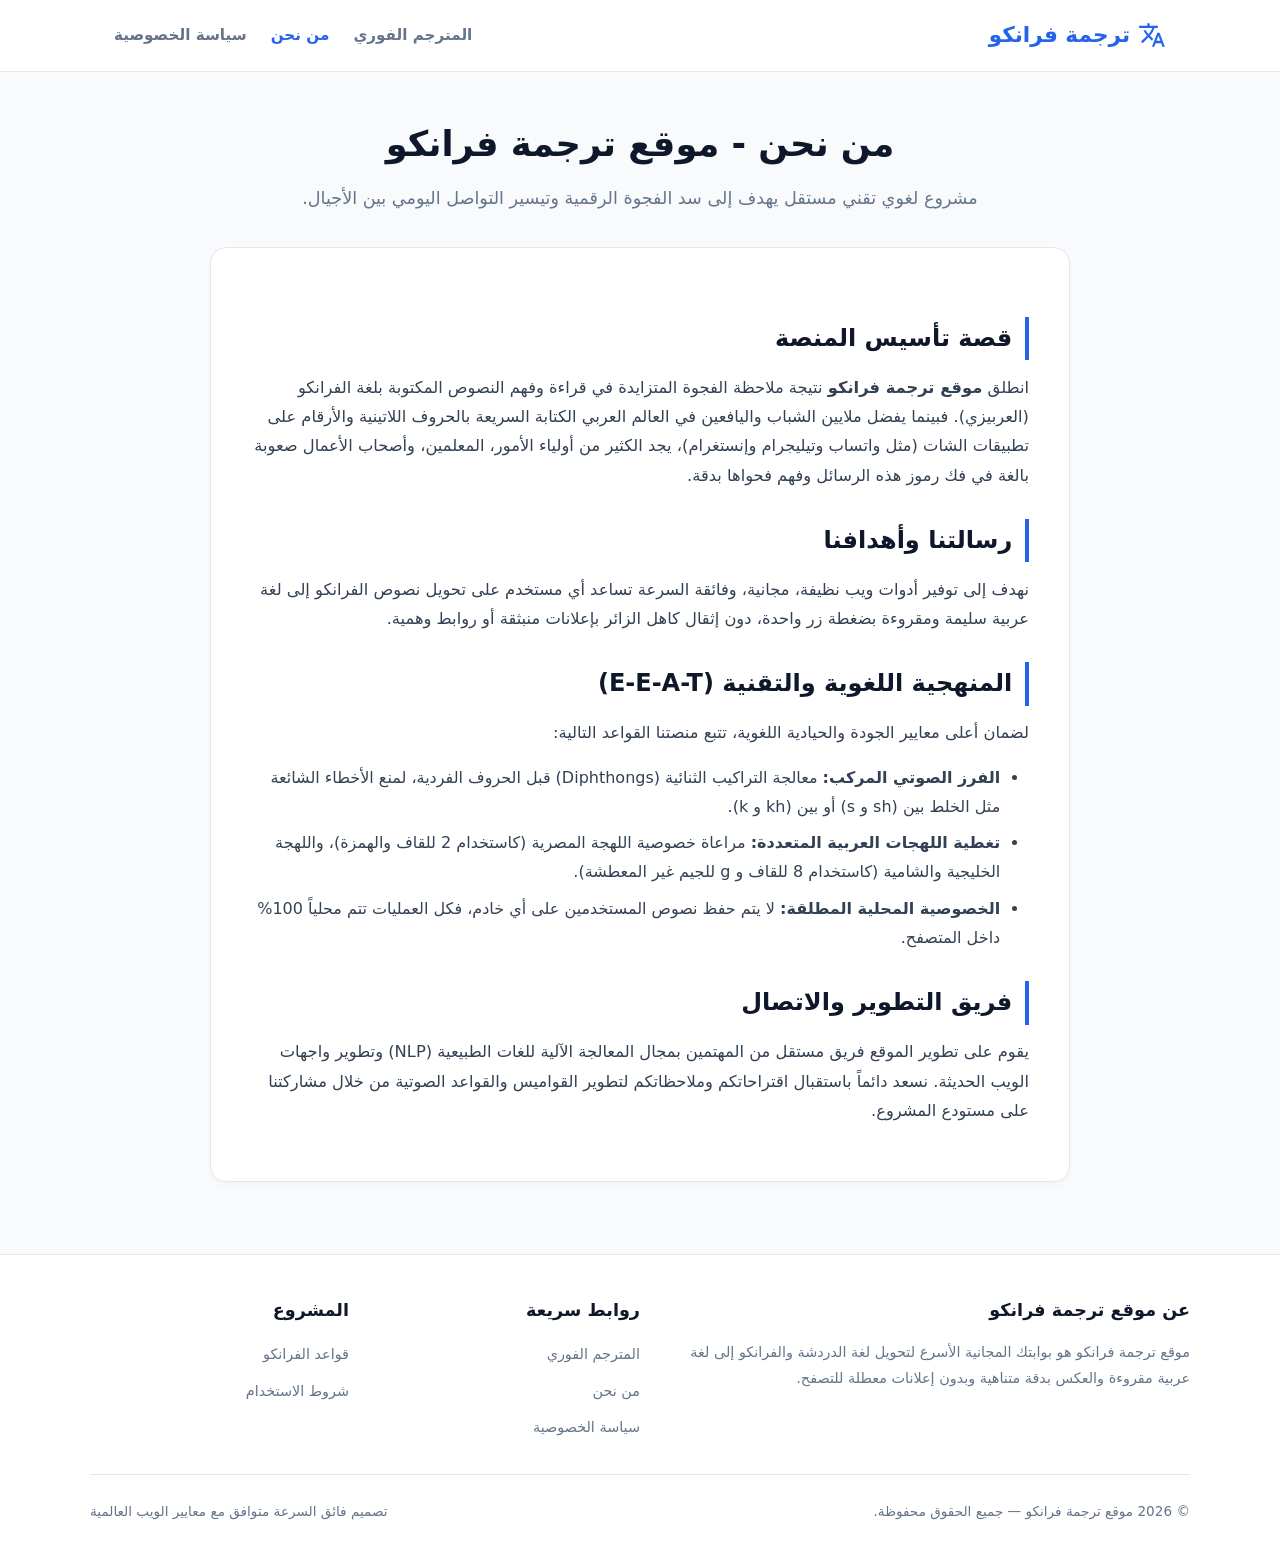
==== about.html @ 85a611d1 "Create about.html" ====
<!DOCTYPE html>
<html lang="ar" dir="rtl">
<head>
    <meta charset="UTF-8">
    <meta name="viewport" content="width=device-width, initial-scale=1.0">
    <title>من نحن | موقع ترجمة فرانكو - رؤيتنا ومنهجيتنا</title>
    <meta name="description" content="تعرف على فريق عمل موقع ترجمة فرانكو، رسالتنا في تسهيل التواصل الرقمي، وخوارزميات المعالجة اللغوية المتبعة لتحويل لغة الشات بدقة وأمان.">
    <link rel="canonical" href="https://yourusername.github.io/about.html">
    <style>
        :root {
            --primary: #2563eb;
            --bg-page: #f8fafc;
            --surface: #ffffff;
            --border: #e2e8f0;
            --text-title: #0f172a;
            --text-body: #334155;
            --text-muted: #64748b;
            --radius-lg: 16px;
            --radius-md: 10px;
        }
        * { box-sizing: border-box; margin: 0; padding: 0; font-family: system-ui, -apple-system, "Segoe UI", Roboto, "Cairo", sans-serif; }
        body { background: var(--bg-page); color: var(--text-body); line-height: 1.8; min-height: 100vh; display: flex; flex-direction: column; }
        header { background: var(--surface); border-bottom: 1px solid var(--border); position: sticky; top: 0; z-index: 100; }
        .nav-wrap { max-width: 1100px; margin: 0 auto; padding: 1rem 1.5rem; display: flex; justify-content: space-between; align-items: center; }
        .brand { font-size: 1.35rem; font-weight: 800; color: var(--primary); text-decoration: none; display: flex; align-items: center; gap: 0.5rem; }
        .brand svg { fill: var(--primary); width: 28px; height: 28px; }
        .nav-links { display: flex; gap: 1.5rem; list-style: none; }
        .nav-links a { text-decoration: none; color: var(--text-muted); font-weight: 600; font-size: 0.95rem; }
        .nav-links a:hover, .nav-links a.active { color: var(--primary); }

        main { max-width: 900px; width: 100%; margin: 2.5rem auto; padding: 0 1.25rem; flex: 1; }
        .hero { text-align: center; margin-bottom: 2rem; }
        .hero h1 { font-size: 2.2rem; color: var(--text-title); margin-bottom: 0.5rem; }
        .hero p { color: var(--text-muted); font-size: 1.1rem; }

        .content-box { background: var(--surface); border: 1px solid var(--border); border-radius: var(--radius-lg); padding: 2.5rem; margin-bottom: 2rem; box-shadow: 0 4px 6px -1px rgba(0,0,0,0.03); }
        .content-box h2 { font-size: 1.5rem; color: var(--text-title); margin: 1.8rem 0 0.8rem; border-right: 4px solid var(--primary); padding-right: 0.8rem; }
        .content-box p { margin-bottom: 1rem; font-size: 1.02rem; }
        .content-box ul { padding-right: 1.8rem; margin-bottom: 1.2rem; }
        .content-box li { margin-bottom: 0.5rem; }

        footer { background: var(--surface); border-top: 1px solid var(--border); padding: 2.5rem 1.5rem 1.5rem; margin-top: auto; }
        .footer-wrap { max-width: 1100px; margin: 0 auto; display: grid; grid-template-columns: 2fr 1fr 1fr; gap: 2rem; margin-bottom: 1.5rem; }
        @media (max-width: 768px) { .footer-wrap { grid-template-columns: 1fr; } }
        .footer-col h4 { font-size: 1.1rem; color: var(--text-title); margin-bottom: 0.8rem; }
        .footer-col p { color: var(--text-muted); font-size: 0.9rem; }
        .footer-col ul { list-style: none; }
        .footer-col li { margin-bottom: 0.5rem; }
        .footer-col a { text-decoration: none; color: var(--text-muted); font-size: 0.9rem; }
        .footer-col a:hover { color: var(--primary); }
        .footer-bottom { max-width: 1100px; margin: 0 auto; padding-top: 1.5rem; border-top: 1px solid var(--border); display: flex; justify-content: space-between; color: var(--text-muted); font-size: 0.85rem; flex-wrap: wrap; }
    </style>
</head>
<body>

    <header>
        <div class="nav-wrap">
            <a href="index.html" class="brand">
                <svg viewBox="0 0 24 24"><path d="M12.87 15.07l-2.54-2.51.03-.08c1.74-1.94 2.98-4.17 3.71-6.49H17V4h-7V2H8v2H1v1.99h11.17C11.5 7.92 10.44 9.75 9 11.35 8.07 10.32 7.3 9.19 6.69 8h-2c.73 1.63 1.73 3.17 2.98 4.56l-5.09 5.02L4 19l5-5 3.11 3.11.76-2.04zM18.5 10h-2L12 22h2l1.12-3h4.75L21 22h2l-4.5-12zm-2.62 7l1.62-4.33L19.12 17h-3.24z"/></svg>
                <span>ترجمة فرانكو</span>
            </a>
            <ul class="nav-links">
                <li><a href="index.html">المترجم الفوري</a></li>
                <li><a href="about.html" class="active">من نحن</a></li>
                <li><a href="privacy.html">سياسة الخصوصية</a></li>
            </ul>
        </div>
    </header>

    <main>
        <div class="hero">
            <h1>من نحن - موقع ترجمة فرانكو</h1>
            <p>مشروع لغوي تقني مستقل يهدف إلى سد الفجوة الرقمية وتيسير التواصل اليومي بين الأجيال.</p>
        </div>

        <article class="content-box">
            <h2>قصة تأسيس المنصة</h2>
            <p>
                انطلق <strong>موقع ترجمة فرانكو</strong> نتيجة ملاحظة الفجوة المتزايدة في قراءة وفهم النصوص المكتوبة بلغة الفرانكو (العربيزي). فبينما يفضل ملايين الشباب واليافعين في العالم العربي الكتابة السريعة بالحروف اللاتينية والأرقام على تطبيقات الشات (مثل واتساب وتيليجرام وإنستغرام)، يجد الكثير من أولياء الأمور، المعلمين، وأصحاب الأعمال صعوبة بالغة في فك رموز هذه الرسائل وفهم فحواها بدقة.
            </p>

            <h2>رسالتنا وأهدافنا</h2>
            <p>
                نهدف إلى توفير أدوات ويب نظيفة، مجانية، وفائقة السرعة تساعد أي مستخدم على تحويل نصوص الفرانكو إلى لغة عربية سليمة ومقروءة بضغطة زر واحدة، دون إثقال كاهل الزائر بإعلانات منبثقة أو روابط وهمية.
            </p>

            <h2>المنهجية اللغوية والتقنية (E-E-A-T)</h2>
            <p>
                لضمان أعلى معايير الجودة والحيادية اللغوية، تتبع منصتنا القواعد التالية:
            </p>
            <ul>
                <li><strong>الفرز الصوتي المركب:</strong> معالجة التراكيب الثنائية (Diphthongs) قبل الحروف الفردية، لمنع الأخطاء الشائعة مثل الخلط بين (sh و s) أو بين (kh و k).</li>
                <li><strong>تغطية اللهجات العربية المتعددة:</strong> مراعاة خصوصية اللهجة المصرية (كاستخدام 2 للقاف والهمزة)، واللهجة الخليجية والشامية (كاستخدام 8 للقاف و g للجيم غير المعطشة).</li>
                <li><strong>الخصوصية المحلية المطلقة:</strong> لا يتم حفظ نصوص المستخدمين على أي خادم، فكل العمليات تتم محلياً 100% داخل المتصفح.</li>
            </ul>

            <h2>فريق التطوير والاتصال</h2>
            <p>
                يقوم على تطوير الموقع فريق مستقل من المهتمين بمجال المعالجة الآلية للغات الطبيعية (NLP) وتطوير واجهات الويب الحديثة. نسعد دائماً باستقبال اقتراحاتكم وملاحظاتكم لتطوير القواميس والقواعد الصوتية من خلال مشاركتنا على مستودع المشروع.
            </p>
        </article>
    </main>

    <footer>
        <div class="footer-wrap">
            <div class="footer-col">
                <h4>عن موقع ترجمة فرانكو</h4>
                <p>موقع ترجمة فرانكو هو بوابتك المجانية الأسرع لتحويل لغة الدردشة والفرانكو إلى لغة عربية مقروءة والعكس بدقة متناهية وبدون إعلانات معطلة للتصفح.</p>
            </div>
            <div class="footer-col">
                <h4>روابط سريعة</h4>
                <ul>
                    <li><a href="index.html">المترجم الفوري</a></li>
                    <li><a href="about.html">من نحن</a></li>
                    <li><a href="privacy.html">سياسة الخصوصية</a></li>
                </ul>
            </div>
            <div class="footer-col">
                <h4>المشروع</h4>
                <ul>
                    <li><a href="index.html#rules">قواعد الفرانكو</a></li>
                    <li><a href="privacy.html">شروط الاستخدام</a></li>
                </ul>
            </div>
        </div>
        <div class="footer-bottom">
            <span>© 2026 موقع ترجمة فرانكو — جميع الحقوق محفوظة.</span>
            <span>تصميم فائق السرعة متوافق مع معايير الويب العالمية</span>
        </div>
    </footer>

</body>
</html>
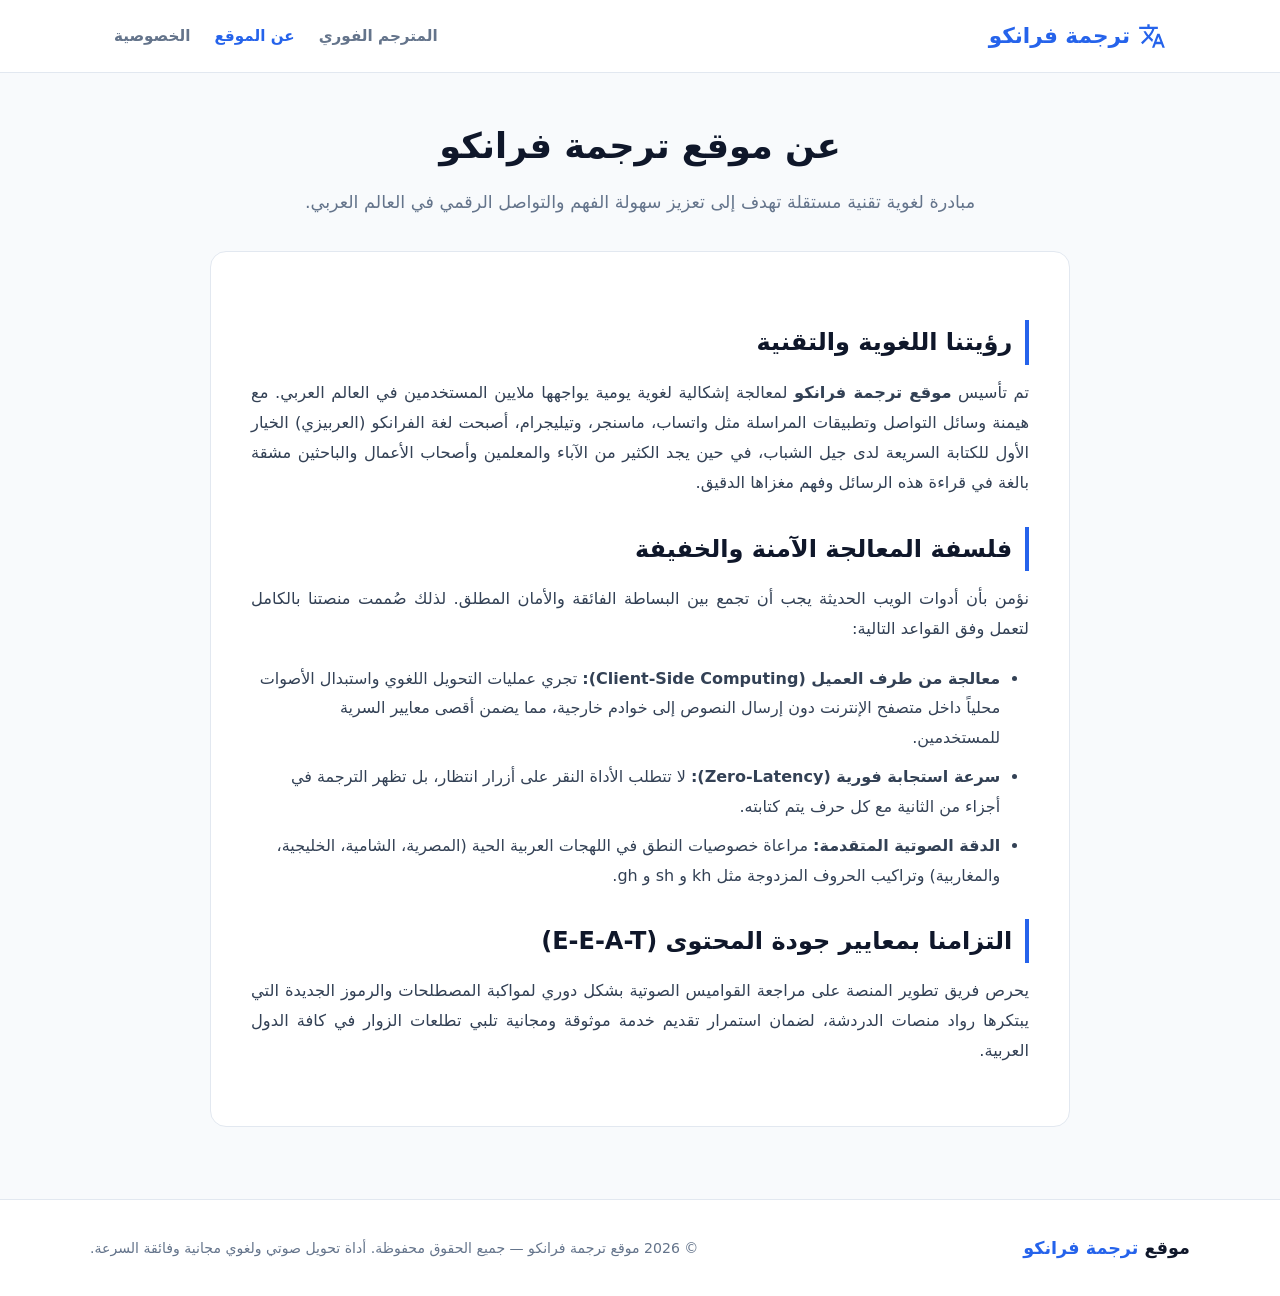
==== commit c3fd1735: "Update about.html" ====
--- a/about.html
+++ b/about.html
@@ -3,8 +3,8 @@
 <head>
     <meta charset="UTF-8">
     <meta name="viewport" content="width=device-width, initial-scale=1.0">
-    <title>من نحن | موقع ترجمة فرانكو - رؤيتنا ومنهجيتنا</title>
-    <meta name="description" content="تعرف على فريق عمل موقع ترجمة فرانكو، رسالتنا في تسهيل التواصل الرقمي، وخوارزميات المعالجة اللغوية المتبعة لتحويل لغة الشات بدقة وأمان.">
+    <title>عن الموقع | موقع ترجمة فرانكو</title>
+    <meta name="description" content="تعرف على رؤية ومشروع موقع ترجمة فرانكو، رسالتنا في تيسير قراءة الرسائل والنصوص الرقمية بين الأجيال عبر حلول برمجية فورية وآمنة.">
     <link rel="canonical" href="https://yourusername.github.io/about.html">
     <style>
         :root {
@@ -16,16 +16,15 @@
             --text-body: #334155;
             --text-muted: #64748b;
             --radius-lg: 16px;
-            --radius-md: 10px;
         }
         * { box-sizing: border-box; margin: 0; padding: 0; font-family: system-ui, -apple-system, "Segoe UI", Roboto, "Cairo", sans-serif; }
-        body { background: var(--bg-page); color: var(--text-body); line-height: 1.8; min-height: 100vh; display: flex; flex-direction: column; }
-        header { background: var(--surface); border-bottom: 1px solid var(--border); position: sticky; top: 0; z-index: 100; }
+        body { background: var(--bg-page); color: var(--text-body); line-height: 1.85; min-height: 100vh; display: flex; flex-direction: column; }
+        header { background: var(--surface); border-bottom: 1px solid var(--border); position: sticky; top: 0; z-index: 100; backdrop-filter: blur(8px); }
         .nav-wrap { max-width: 1100px; margin: 0 auto; padding: 1rem 1.5rem; display: flex; justify-content: space-between; align-items: center; }
         .brand { font-size: 1.35rem; font-weight: 800; color: var(--primary); text-decoration: none; display: flex; align-items: center; gap: 0.5rem; }
         .brand svg { fill: var(--primary); width: 28px; height: 28px; }
         .nav-links { display: flex; gap: 1.5rem; list-style: none; }
-        .nav-links a { text-decoration: none; color: var(--text-muted); font-weight: 600; font-size: 0.95rem; }
+        .nav-links a { text-decoration: none; color: var(--text-muted); font-weight: 600; font-size: 0.95rem; transition: color 0.2s; }
         .nav-links a:hover, .nav-links a.active { color: var(--primary); }
 
         main { max-width: 900px; width: 100%; margin: 2.5rem auto; padding: 0 1.25rem; flex: 1; }
@@ -33,22 +32,17 @@
         .hero h1 { font-size: 2.2rem; color: var(--text-title); margin-bottom: 0.5rem; }
         .hero p { color: var(--text-muted); font-size: 1.1rem; }
 
-        .content-box { background: var(--surface); border: 1px solid var(--border); border-radius: var(--radius-lg); padding: 2.5rem; margin-bottom: 2rem; box-shadow: 0 4px 6px -1px rgba(0,0,0,0.03); }
+        .content-box { background: var(--surface); border: 1px solid var(--border); border-radius: var(--radius-lg); padding: 2.5rem; margin-bottom: 2rem; }
         .content-box h2 { font-size: 1.5rem; color: var(--text-title); margin: 1.8rem 0 0.8rem; border-right: 4px solid var(--primary); padding-right: 0.8rem; }
-        .content-box p { margin-bottom: 1rem; font-size: 1.02rem; }
-        .content-box ul { padding-right: 1.8rem; margin-bottom: 1.2rem; }
-        .content-box li { margin-bottom: 0.5rem; }
+        .content-box p { margin-bottom: 1.2rem; font-size: 1.02rem; text-align: justify; }
+        .content-box ul { padding-right: 1.8rem; margin-bottom: 1.4rem; }
+        .content-box li { margin-bottom: 0.6rem; }
 
-        footer { background: var(--surface); border-top: 1px solid var(--border); padding: 2.5rem 1.5rem 1.5rem; margin-top: auto; }
-        .footer-wrap { max-width: 1100px; margin: 0 auto; display: grid; grid-template-columns: 2fr 1fr 1fr; gap: 2rem; margin-bottom: 1.5rem; }
-        @media (max-width: 768px) { .footer-wrap { grid-template-columns: 1fr; } }
-        .footer-col h4 { font-size: 1.1rem; color: var(--text-title); margin-bottom: 0.8rem; }
-        .footer-col p { color: var(--text-muted); font-size: 0.9rem; }
-        .footer-col ul { list-style: none; }
-        .footer-col li { margin-bottom: 0.5rem; }
-        .footer-col a { text-decoration: none; color: var(--text-muted); font-size: 0.9rem; }
-        .footer-col a:hover { color: var(--primary); }
-        .footer-bottom { max-width: 1100px; margin: 0 auto; padding-top: 1.5rem; border-top: 1px solid var(--border); display: flex; justify-content: space-between; color: var(--text-muted); font-size: 0.85rem; flex-wrap: wrap; }
+        footer { background: var(--surface); border-top: 1px solid var(--border); padding: 2rem 1.5rem; margin-top: auto; }
+        .footer-inner { max-width: 1100px; margin: 0 auto; display: flex; justify-content: space-between; align-items: center; flex-wrap: wrap; gap: 1rem; }
+        .footer-brand { font-size: 1.1rem; font-weight: 700; color: var(--text-title); }
+        .footer-brand span { color: var(--primary); }
+        .footer-copy { color: var(--text-muted); font-size: 0.88rem; }
     </style>
 </head>
 <body>
@@ -61,71 +55,46 @@
             </a>
             <ul class="nav-links">
                 <li><a href="index.html">المترجم الفوري</a></li>
-                <li><a href="about.html" class="active">من نحن</a></li>
-                <li><a href="privacy.html">سياسة الخصوصية</a></li>
+                <li><a href="about.html" class="active">عن الموقع</a></li>
+                <li><a href="privacy.html">الخصوصية</a></li>
             </ul>
         </div>
     </header>
 
     <main>
         <div class="hero">
-            <h1>من نحن - موقع ترجمة فرانكو</h1>
-            <p>مشروع لغوي تقني مستقل يهدف إلى سد الفجوة الرقمية وتيسير التواصل اليومي بين الأجيال.</p>
+            <h1>عن موقع ترجمة فرانكو</h1>
+            <p>مبادرة لغوية تقنية مستقلة تهدف إلى تعزيز سهولة الفهم والتواصل الرقمي في العالم العربي.</p>
         </div>
 
         <article class="content-box">
-            <h2>قصة تأسيس المنصة</h2>
+            <h2>رؤيتنا اللغوية والتقنية</h2>
             <p>
-                انطلق <strong>موقع ترجمة فرانكو</strong> نتيجة ملاحظة الفجوة المتزايدة في قراءة وفهم النصوص المكتوبة بلغة الفرانكو (العربيزي). فبينما يفضل ملايين الشباب واليافعين في العالم العربي الكتابة السريعة بالحروف اللاتينية والأرقام على تطبيقات الشات (مثل واتساب وتيليجرام وإنستغرام)، يجد الكثير من أولياء الأمور، المعلمين، وأصحاب الأعمال صعوبة بالغة في فك رموز هذه الرسائل وفهم فحواها بدقة.
+                تم تأسيس <strong>موقع ترجمة فرانكو</strong> لمعالجة إشكالية لغوية يومية يواجهها ملايين المستخدمين في العالم العربي. مع هيمنة وسائل التواصل وتطبيقات المراسلة مثل واتساب، ماسنجر، وتيليجرام، أصبحت لغة الفرانكو (العربيزي) الخيار الأول للكتابة السريعة لدى جيل الشباب، في حين يجد الكثير من الآباء والمعلمين وأصحاب الأعمال والباحثين مشقة بالغة في قراءة هذه الرسائل وفهم مغزاها الدقيق.
             </p>
 
-            <h2>رسالتنا وأهدافنا</h2>
+            <h2>فلسفة المعالجة الآمنة والخفيفة</h2>
             <p>
-                نهدف إلى توفير أدوات ويب نظيفة، مجانية، وفائقة السرعة تساعد أي مستخدم على تحويل نصوص الفرانكو إلى لغة عربية سليمة ومقروءة بضغطة زر واحدة، دون إثقال كاهل الزائر بإعلانات منبثقة أو روابط وهمية.
-            </p>
-
-            <h2>المنهجية اللغوية والتقنية (E-E-A-T)</h2>
-            <p>
-                لضمان أعلى معايير الجودة والحيادية اللغوية، تتبع منصتنا القواعد التالية:
+                نؤمن بأن أدوات الويب الحديثة يجب أن تجمع بين البساطة الفائقة والأمان المطلق. لذلك صُممت منصتنا بالكامل لتعمل وفق القواعد التالية:
             </p>
             <ul>
-                <li><strong>الفرز الصوتي المركب:</strong> معالجة التراكيب الثنائية (Diphthongs) قبل الحروف الفردية، لمنع الأخطاء الشائعة مثل الخلط بين (sh و s) أو بين (kh و k).</li>
-                <li><strong>تغطية اللهجات العربية المتعددة:</strong> مراعاة خصوصية اللهجة المصرية (كاستخدام 2 للقاف والهمزة)، واللهجة الخليجية والشامية (كاستخدام 8 للقاف و g للجيم غير المعطشة).</li>
-                <li><strong>الخصوصية المحلية المطلقة:</strong> لا يتم حفظ نصوص المستخدمين على أي خادم، فكل العمليات تتم محلياً 100% داخل المتصفح.</li>
+                <li><strong>معالجة من طرف العميل (Client-Side Computing):</strong> تجري عمليات التحويل اللغوي واستبدال الأصوات محلياً داخل متصفح الإنترنت دون إرسال النصوص إلى خوادم خارجية، مما يضمن أقصى معايير السرية للمستخدمين.</li>
+                <li><strong>سرعة استجابة فورية (Zero-Latency):</strong> لا تتطلب الأداة النقر على أزرار انتظار، بل تظهر الترجمة في أجزاء من الثانية مع كل حرف يتم كتابته.</li>
+                <li><strong>الدقة الصوتية المتقدمة:</strong> مراعاة خصوصيات النطق في اللهجات العربية الحية (المصرية، الشامية، الخليجية، والمغاربية) وتراكيب الحروف المزدوجة مثل kh و sh و gh.</li>
             </ul>
 
-            <h2>فريق التطوير والاتصال</h2>
+            <h2>التزامنا بمعايير جودة المحتوى (E-E-A-T)</h2>
             <p>
-                يقوم على تطوير الموقع فريق مستقل من المهتمين بمجال المعالجة الآلية للغات الطبيعية (NLP) وتطوير واجهات الويب الحديثة. نسعد دائماً باستقبال اقتراحاتكم وملاحظاتكم لتطوير القواميس والقواعد الصوتية من خلال مشاركتنا على مستودع المشروع.
+                يحرص فريق تطوير المنصة على مراجعة القواميس الصوتية بشكل دوري لمواكبة المصطلحات والرموز الجديدة التي يبتكرها رواد منصات الدردشة، لضمان استمرار تقديم خدمة موثوقة ومجانية تلبي تطلعات الزوار في كافة الدول العربية.
             </p>
         </article>
     </main>
 
+    <!-- الفوتر النظيف والمطور بدون قوائم روابط -->
     <footer>
-        <div class="footer-wrap">
-            <div class="footer-col">
-                <h4>عن موقع ترجمة فرانكو</h4>
-                <p>موقع ترجمة فرانكو هو بوابتك المجانية الأسرع لتحويل لغة الدردشة والفرانكو إلى لغة عربية مقروءة والعكس بدقة متناهية وبدون إعلانات معطلة للتصفح.</p>
-            </div>
-            <div class="footer-col">
-                <h4>روابط سريعة</h4>
-                <ul>
-                    <li><a href="index.html">المترجم الفوري</a></li>
-                    <li><a href="about.html">من نحن</a></li>
-                    <li><a href="privacy.html">سياسة الخصوصية</a></li>
-                </ul>
-            </div>
-            <div class="footer-col">
-                <h4>المشروع</h4>
-                <ul>
-                    <li><a href="index.html#rules">قواعد الفرانكو</a></li>
-                    <li><a href="privacy.html">شروط الاستخدام</a></li>
-                </ul>
-            </div>
-        </div>
-        <div class="footer-bottom">
-            <span>© 2026 موقع ترجمة فرانكو — جميع الحقوق محفوظة.</span>
-            <span>تصميم فائق السرعة متوافق مع معايير الويب العالمية</span>
+        <div class="footer-inner">
+            <div class="footer-brand">موقع <span>ترجمة فرانكو</span></div>
+            <div class="footer-copy">© 2026 موقع ترجمة فرانكو — جميع الحقوق محفوظة. أداة تحويل صوتي ولغوي مجانية وفائقة السرعة.</div>
         </div>
     </footer>
 
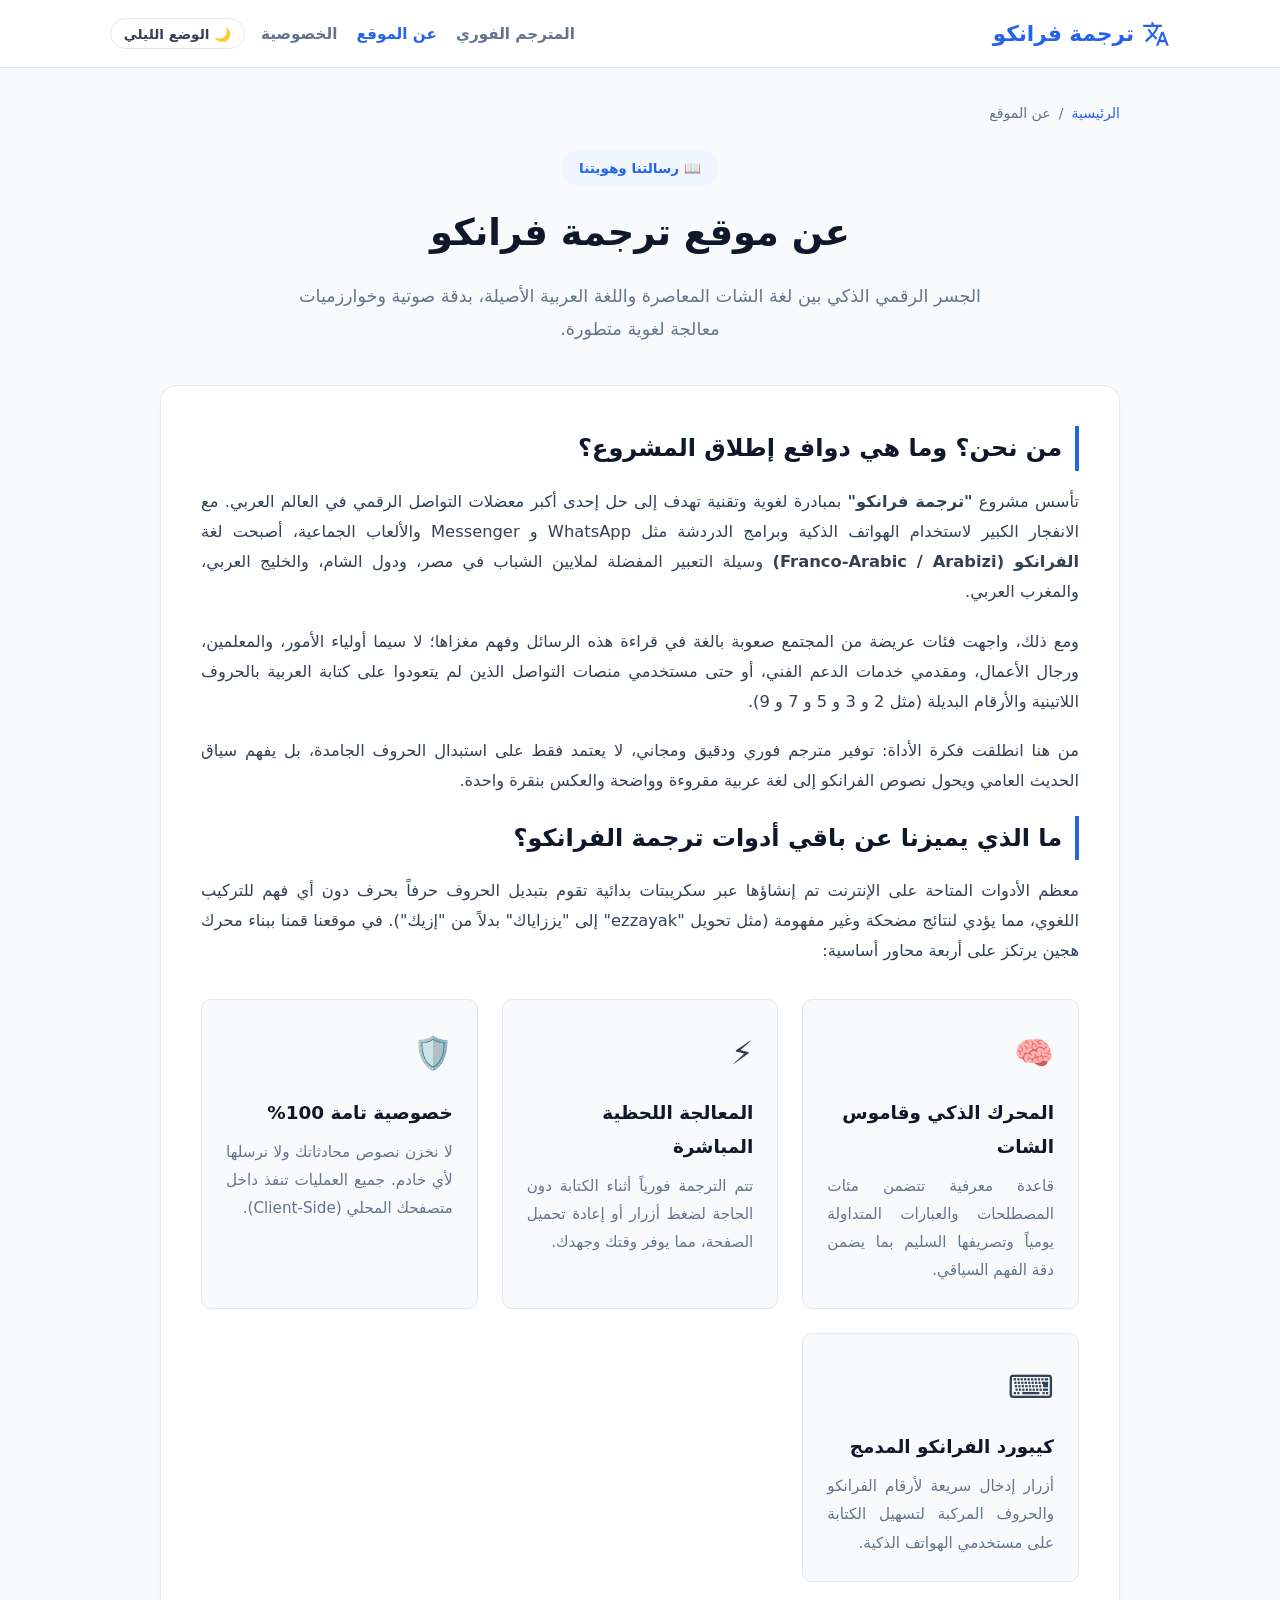
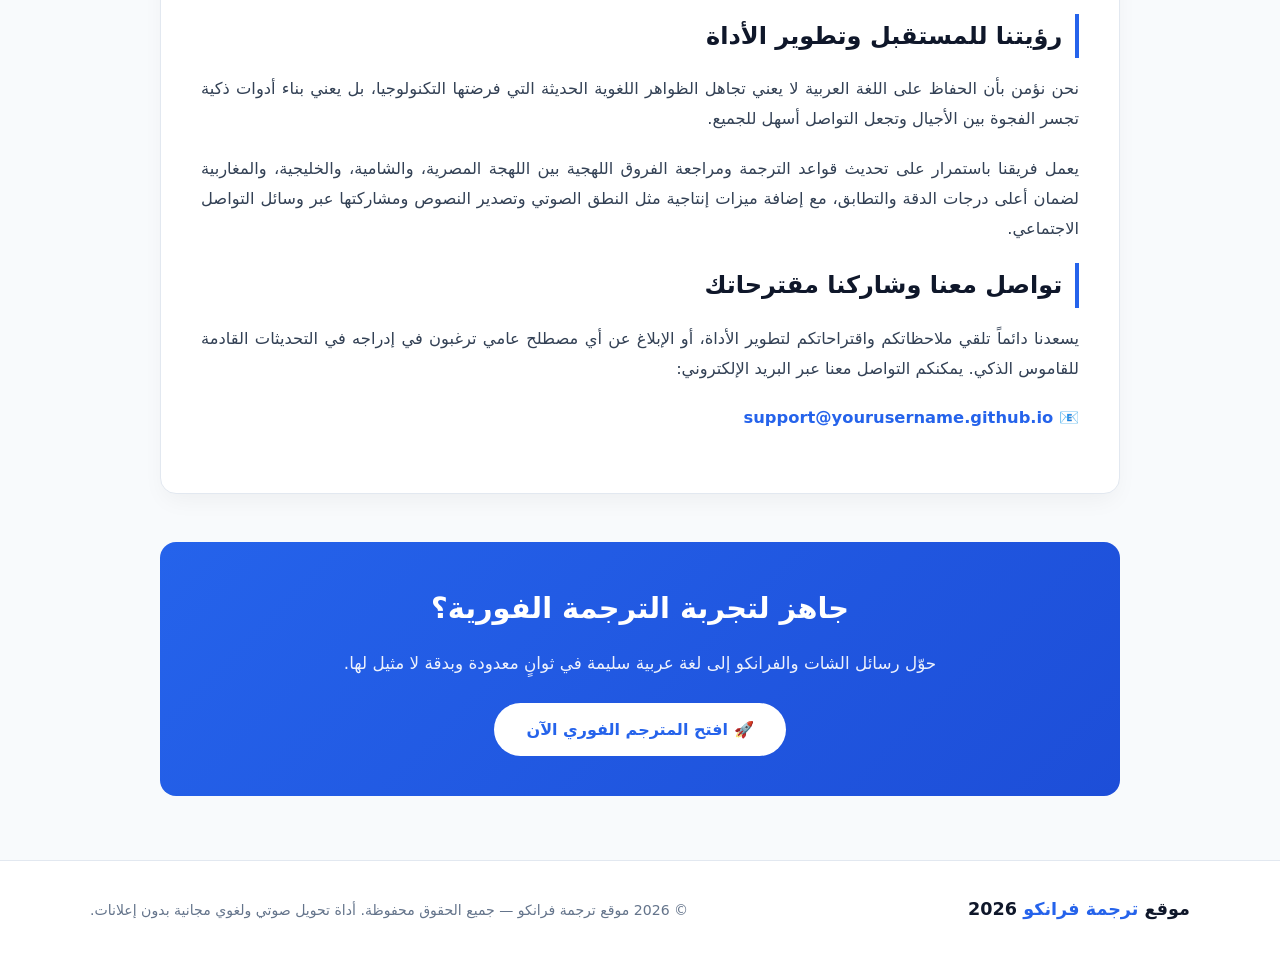
==== commit 6dbf6270: "Update about.html" ====
--- a/about.html
+++ b/about.html
@@ -3,40 +3,121 @@
 <head>
     <meta charset="UTF-8">
     <meta name="viewport" content="width=device-width, initial-scale=1.0">
-    <title>عن الموقع | موقع ترجمة فرانكو</title>
-    <meta name="description" content="تعرف على رؤية ومشروع موقع ترجمة فرانكو، رسالتنا في تيسير قراءة الرسائل والنصوص الرقمية بين الأجيال عبر حلول برمجية فورية وآمنة.">
+    <title>من نحن | عن موقع ترجمة فرانكو ورسالتنا التقنية واللغوية</title>
+    <meta name="description" content="تعرف على قصة تأسيس موقع ترجمة فرانكو، رسالتنا في تيسير التواصل اللغوي، كيفية عمل خوارزمية التحويل الصوتي الدقيقة، والتزامنا بتقديم أداة مجانية وآمنة 100%.">
+    <meta name="robots" content="index, follow">
     <link rel="canonical" href="https://yourusername.github.io/about.html">
+
+    <!-- Open Graph -->
+    <meta property="og:locale" content="ar_AR">
+    <meta property="og:type" content="article">
+    <meta property="og:title" content="عن موقع ترجمة فرانكو - رسالتنا ومنهجيتنا اللغوية">
+    <meta property="og:description" content="تعرف على مشروع ترجمة فرانكو وأحدث تقنيات التحويل الصوتي بين الفرانكو والعربية.">
+    <meta property="og:url" content="https://yourusername.github.io/about.html">
+
+    <!-- Schema Markup: AboutPage & Breadcrumb -->
+    <script type="application/ld+json">
+    {
+      "@context": "https://schema.org",
+      "@graph": [
+        {
+          "@type": "AboutPage",
+          "@id": "https://yourusername.github.io/about.html#webpage",
+          "url": "https://yourusername.github.io/about.html",
+          "name": "من نحن - موقع ترجمة فرانكو",
+          "description": "معلومات شاملة عن موقع ترجمة فرانكو ورسالته في فك تشفير لغة الشات وتسهيل التواصل بين الأجيال واللهجات العربية.",
+          "inLanguage": "ar"
+        },
+        {
+          "@type": "BreadcrumbList",
+          "itemListElement": [
+            {
+              "@type": "ListItem",
+              "position": 1,
+              "name": "الرئيسية",
+              "item": "https://yourusername.github.io/"
+            },
+            {
+              "@type": "ListItem",
+              "position": 2,
+              "name": "عن الموقع",
+              "item": "https://yourusername.github.io/about.html"
+            }
+          ]
+        }
+      ]
+    }
+    </script>
+
     <style>
         :root {
             --primary: #2563eb;
+            --primary-dark: #1d4ed8;
             --bg-page: #f8fafc;
             --surface: #ffffff;
             --border: #e2e8f0;
             --text-title: #0f172a;
             --text-body: #334155;
             --text-muted: #64748b;
+            --card-badge: #eff6ff;
             --radius-lg: 16px;
-        }
+            --radius-md: 10px;
+            --shadow: 0 10px 25px -5px rgba(0,0,0,0.05);
+        }
+
+        [data-theme="dark"] {
+            --primary: #3b82f6;
+            --primary-dark: #60a5fa;
+            --bg-page: #0f172a;
+            --surface: #1e293b;
+            --border: #334155;
+            --text-title: #f8fafc;
+            --text-body: #cbd5e1;
+            --text-muted: #94a3b8;
+            --card-badge: #1e3a8a;
+            --shadow: 0 10px 25px -5px rgba(0,0,0,0.5);
+        }
+
         * { box-sizing: border-box; margin: 0; padding: 0; font-family: system-ui, -apple-system, "Segoe UI", Roboto, "Cairo", sans-serif; }
-        body { background: var(--bg-page); color: var(--text-body); line-height: 1.85; min-height: 100vh; display: flex; flex-direction: column; }
+        body { background: var(--bg-page); color: var(--text-body); line-height: 1.85; min-height: 100vh; display: flex; flex-direction: column; transition: background 0.3s, color 0.3s; }
+        
+        /* Header */
         header { background: var(--surface); border-bottom: 1px solid var(--border); position: sticky; top: 0; z-index: 100; backdrop-filter: blur(8px); }
-        .nav-wrap { max-width: 1100px; margin: 0 auto; padding: 1rem 1.5rem; display: flex; justify-content: space-between; align-items: center; }
+        .nav-wrap { max-width: 1100px; margin: 0 auto; padding: 0.85rem 1.25rem; display: flex; justify-content: space-between; align-items: center; }
         .brand { font-size: 1.35rem; font-weight: 800; color: var(--primary); text-decoration: none; display: flex; align-items: center; gap: 0.5rem; }
         .brand svg { fill: var(--primary); width: 28px; height: 28px; }
-        .nav-links { display: flex; gap: 1.5rem; list-style: none; }
+        .nav-actions { display: flex; align-items: center; gap: 1rem; }
+        .nav-links { display: flex; gap: 1.2rem; list-style: none; }
         .nav-links a { text-decoration: none; color: var(--text-muted); font-weight: 600; font-size: 0.95rem; transition: color 0.2s; }
         .nav-links a:hover, .nav-links a.active { color: var(--primary); }
-
-        main { max-width: 900px; width: 100%; margin: 2.5rem auto; padding: 0 1.25rem; flex: 1; }
-        .hero { text-align: center; margin-bottom: 2rem; }
-        .hero h1 { font-size: 2.2rem; color: var(--text-title); margin-bottom: 0.5rem; }
-        .hero p { color: var(--text-muted); font-size: 1.1rem; }
-
-        .content-box { background: var(--surface); border: 1px solid var(--border); border-radius: var(--radius-lg); padding: 2.5rem; margin-bottom: 2rem; }
-        .content-box h2 { font-size: 1.5rem; color: var(--text-title); margin: 1.8rem 0 0.8rem; border-right: 4px solid var(--primary); padding-right: 0.8rem; }
-        .content-box p { margin-bottom: 1.2rem; font-size: 1.02rem; text-align: justify; }
-        .content-box ul { padding-right: 1.8rem; margin-bottom: 1.4rem; }
-        .content-box li { margin-bottom: 0.6rem; }
+        .theme-toggle { background: transparent; border: 1px solid var(--border); color: var(--text-body); padding: 0.4rem 0.8rem; border-radius: 20px; cursor: pointer; font-size: 0.85rem; font-weight: 600; display: flex; align-items: center; gap: 0.3rem; }
+
+        main { max-width: 1000px; width: 100%; margin: 2rem auto 4rem; padding: 0 1.25rem; flex: 1; }
+
+        .breadcrumb { display: flex; gap: 0.5rem; font-size: 0.88rem; color: var(--text-muted); margin-bottom: 1.5rem; align-items: center; }
+        .breadcrumb a { color: var(--primary); text-decoration: none; }
+
+        .page-header { margin-bottom: 2.5rem; text-align: center; }
+        .page-header .badge { display: inline-block; background: var(--card-badge); color: var(--primary); padding: 0.35rem 1.1rem; border-radius: 20px; font-weight: 700; font-size: 0.85rem; margin-bottom: 0.8rem; }
+        .page-header h1 { font-size: 2.3rem; font-weight: 800; color: var(--text-title); margin-bottom: 0.8rem; }
+        .page-header p { color: var(--text-muted); font-size: 1.1rem; max-width: 700px; margin: 0 auto; }
+
+        .content-card { background: var(--surface); border: 1px solid var(--border); border-radius: var(--radius-lg); box-shadow: var(--shadow); padding: 2.5rem; margin-bottom: 2rem; }
+        .content-card h2 { font-size: 1.5rem; color: var(--text-title); margin-bottom: 1rem; border-right: 4px solid var(--primary); padding-right: 0.8rem; }
+        .content-card p { margin-bottom: 1.2rem; font-size: 1.02rem; text-align: justify; }
+
+        /* Feature Grid */
+        .feature-grid { display: grid; grid-template-columns: repeat(auto-fit, minmax(260px, 1fr)); gap: 1.5rem; margin: 2rem 0; }
+        .feature-item { background: var(--bg-page); border: 1px solid var(--border); border-radius: var(--radius-md); padding: 1.5rem; text-align: right; }
+        .feature-icon { font-size: 2rem; margin-bottom: 0.8rem; display: inline-block; }
+        .feature-item h4 { font-size: 1.15rem; color: var(--text-title); margin-bottom: 0.5rem; }
+        .feature-item p { font-size: 0.95rem; color: var(--text-muted); margin-bottom: 0; }
+
+        .cta-box { background: linear-gradient(135deg, var(--primary) 0%, var(--primary-dark) 100%); color: #ffffff; border-radius: var(--radius-lg); padding: 2.5rem; text-align: center; margin-top: 3rem; }
+        .cta-box h3 { font-size: 1.8rem; font-weight: 800; margin-bottom: 0.8rem; }
+        .cta-box p { font-size: 1.05rem; opacity: 0.92; max-width: 650px; margin: 0 auto 1.5rem; }
+        .cta-btn { display: inline-block; background: #ffffff; color: var(--primary); font-weight: 700; padding: 0.75rem 2rem; border-radius: 30px; text-decoration: none; font-size: 1rem; transition: transform 0.2s, box-shadow 0.2s; }
+        .cta-btn:hover { transform: translateY(-2px); box-shadow: 0 8px 20px rgba(0,0,0,0.15); }
 
         footer { background: var(--surface); border-top: 1px solid var(--border); padding: 2rem 1.5rem; margin-top: auto; }
         .footer-inner { max-width: 1100px; margin: 0 auto; display: flex; justify-content: space-between; align-items: center; flex-wrap: wrap; gap: 1rem; }
@@ -53,50 +134,120 @@
                 <svg viewBox="0 0 24 24"><path d="M12.87 15.07l-2.54-2.51.03-.08c1.74-1.94 2.98-4.17 3.71-6.49H17V4h-7V2H8v2H1v1.99h11.17C11.5 7.92 10.44 9.75 9 11.35 8.07 10.32 7.3 9.19 6.69 8h-2c.73 1.63 1.73 3.17 2.98 4.56l-5.09 5.02L4 19l5-5 3.11 3.11.76-2.04zM18.5 10h-2L12 22h2l1.12-3h4.75L21 22h2l-4.5-12zm-2.62 7l1.62-4.33L19.12 17h-3.24z"/></svg>
                 <span>ترجمة فرانكو</span>
             </a>
-            <ul class="nav-links">
-                <li><a href="index.html">المترجم الفوري</a></li>
-                <li><a href="about.html" class="active">عن الموقع</a></li>
-                <li><a href="privacy.html">الخصوصية</a></li>
-            </ul>
+            <div class="nav-actions">
+                <ul class="nav-links">
+                    <li><a href="index.html">المترجم الفوري</a></li>
+                    <li><a href="about.html" class="active">عن الموقع</a></li>
+                    <li><a href="privacy.html">الخصوصية</a></li>
+                </ul>
+                <button class="theme-toggle" id="themeToggle" title="تبديل الوضع الليلي">🌙 الوضع الليلي</button>
+            </div>
         </div>
     </header>
 
     <main>
-        <div class="hero">
+        <div class="breadcrumb">
+            <a href="index.html">الرئيسية</a>
+            <span>/</span>
+            <span>عن الموقع</span>
+        </div>
+
+        <section class="page-header">
+            <span class="badge">📖 رسالتنا وهويتنا</span>
             <h1>عن موقع ترجمة فرانكو</h1>
-            <p>مبادرة لغوية تقنية مستقلة تهدف إلى تعزيز سهولة الفهم والتواصل الرقمي في العالم العربي.</p>
-        </div>
-
-        <article class="content-box">
-            <h2>رؤيتنا اللغوية والتقنية</h2>
-            <p>
-                تم تأسيس <strong>موقع ترجمة فرانكو</strong> لمعالجة إشكالية لغوية يومية يواجهها ملايين المستخدمين في العالم العربي. مع هيمنة وسائل التواصل وتطبيقات المراسلة مثل واتساب، ماسنجر، وتيليجرام، أصبحت لغة الفرانكو (العربيزي) الخيار الأول للكتابة السريعة لدى جيل الشباب، في حين يجد الكثير من الآباء والمعلمين وأصحاب الأعمال والباحثين مشقة بالغة في قراءة هذه الرسائل وفهم مغزاها الدقيق.
-            </p>
-
-            <h2>فلسفة المعالجة الآمنة والخفيفة</h2>
-            <p>
-                نؤمن بأن أدوات الويب الحديثة يجب أن تجمع بين البساطة الفائقة والأمان المطلق. لذلك صُممت منصتنا بالكامل لتعمل وفق القواعد التالية:
-            </p>
-            <ul>
-                <li><strong>معالجة من طرف العميل (Client-Side Computing):</strong> تجري عمليات التحويل اللغوي واستبدال الأصوات محلياً داخل متصفح الإنترنت دون إرسال النصوص إلى خوادم خارجية، مما يضمن أقصى معايير السرية للمستخدمين.</li>
-                <li><strong>سرعة استجابة فورية (Zero-Latency):</strong> لا تتطلب الأداة النقر على أزرار انتظار، بل تظهر الترجمة في أجزاء من الثانية مع كل حرف يتم كتابته.</li>
-                <li><strong>الدقة الصوتية المتقدمة:</strong> مراعاة خصوصيات النطق في اللهجات العربية الحية (المصرية، الشامية، الخليجية، والمغاربية) وتراكيب الحروف المزدوجة مثل kh و sh و gh.</li>
-            </ul>
-
-            <h2>التزامنا بمعايير جودة المحتوى (E-E-A-T)</h2>
-            <p>
-                يحرص فريق تطوير المنصة على مراجعة القواميس الصوتية بشكل دوري لمواكبة المصطلحات والرموز الجديدة التي يبتكرها رواد منصات الدردشة، لضمان استمرار تقديم خدمة موثوقة ومجانية تلبي تطلعات الزوار في كافة الدول العربية.
+            <p>الجسر الرقمي الذكي بين لغة الشات المعاصرة واللغة العربية الأصيلة، بدقة صوتية وخوارزميات معالجة لغوية متطورة.</p>
+        </section>
+
+        <article class="content-card">
+            <h2>من نحن؟ وما هي دوافع إطلاق المشروع؟</h2>
+            <p>
+                تأسس مشروع <strong>"ترجمة فرانكو"</strong> بمبادرة لغوية وتقنية تهدف إلى حل إحدى أكبر معضلات التواصل الرقمي في العالم العربي. مع الانفجار الكبير لاستخدام الهواتف الذكية وبرامج الدردشة مثل WhatsApp و Messenger والألعاب الجماعية، أصبحت لغة <strong>الفرانكو (Franco-Arabic / Arabizi)</strong> وسيلة التعبير المفضلة لملايين الشباب في مصر، ودول الشام، والخليج العربي، والمغرب العربي.
+            </p>
+            <p>
+                ومع ذلك، واجهت فئات عريضة من المجتمع صعوبة بالغة في قراءة هذه الرسائل وفهم مغزاها؛ لا سيما أولياء الأمور، والمعلمين، ورجال الأعمال، ومقدمي خدمات الدعم الفني، أو حتى مستخدمي منصات التواصل الذين لم يتعودوا على كتابة العربية بالحروف اللاتينية والأرقام البديلة (مثل 2 و 3 و 5 و 7 و 9).
+            </p>
+            <p>
+                من هنا انطلقت فكرة الأداة: توفير مترجم فوري ودقيق ومجاني، لا يعتمد فقط على استبدال الحروف الجامدة، بل يفهم سياق الحديث العامي ويحول نصوص الفرانكو إلى لغة عربية مقروءة وواضحة والعكس بنقرة واحدة.
+            </p>
+
+            <h2>ما الذي يميزنا عن باقي أدوات ترجمة الفرانكو؟</h2>
+            <p>
+                معظم الأدوات المتاحة على الإنترنت تم إنشاؤها عبر سكريبتات بدائية تقوم بتبديل الحروف حرفاً بحرف دون أي فهم للتركيب اللغوي، مما يؤدي لنتائج مضحكة وغير مفهومة (مثل تحويل "ezzayak" إلى "يززاياك" بدلاً من "إزيك"). في موقعنا قمنا ببناء محرك هجين يرتكز على أربعة محاور أساسية:
+            </p>
+
+            <div class="feature-grid">
+                <div class="feature-item">
+                    <span class="feature-icon">🧠</span>
+                    <h4>المحرك الذكي وقاموس الشات</h4>
+                    <p>قاعدة معرفية تتضمن مئات المصطلحات والعبارات المتداولة يومياً وتصريفها السليم بما يضمن دقة الفهم السياقي.</p>
+                </div>
+                <div class="feature-item">
+                    <span class="feature-icon">⚡</span>
+                    <h4>المعالجة اللحظية المباشرة</h4>
+                    <p>تتم الترجمة فورياً أثناء الكتابة دون الحاجة لضغط أزرار أو إعادة تحميل الصفحة، مما يوفر وقتك وجهدك.</p>
+                </div>
+                <div class="feature-item">
+                    <span class="feature-icon">🛡️</span>
+                    <h4>خصوصية تامة 100%</h4>
+                    <p>لا نخزن نصوص محادثاتك ولا نرسلها لأي خادم. جميع العمليات تنفذ داخل متصفحك المحلي (Client-Side).</p>
+                </div>
+                <div class="feature-item">
+                    <span class="feature-icon">⌨️</span>
+                    <h4>كيبورد الفرانكو المدمج</h4>
+                    <p>أزرار إدخال سريعة لأرقام الفرانكو والحروف المركبة لتسهيل الكتابة على مستخدمي الهواتف الذكية.</p>
+                </div>
+            </div>
+
+            <h2>رؤيتنا للمستقبل وتطوير الأداة</h2>
+            <p>
+                نحن نؤمن بأن الحفاظ على اللغة العربية لا يعني تجاهل الظواهر اللغوية الحديثة التي فرضتها التكنولوجيا، بل يعني بناء أدوات ذكية تجسر الفجوة بين الأجيال وتجعل التواصل أسهل للجميع.
+            </p>
+            <p>
+                يعمل فريقنا باستمرار على تحديث قواعد الترجمة ومراجعة الفروق اللهجية بين اللهجة المصرية، والشامية، والخليجية، والمغاربية لضمان أعلى درجات الدقة والتطابق، مع إضافة ميزات إنتاجية مثل النطق الصوتي وتصدير النصوص ومشاركتها عبر وسائل التواصل الاجتماعي.
+            </p>
+
+            <h2>تواصل معنا وشاركنا مقترحاتك</h2>
+            <p>
+                يسعدنا دائماً تلقي ملاحظاتكم واقتراحاتكم لتطوير الأداة، أو الإبلاغ عن أي مصطلح عامي ترغبون في إدراجه في التحديثات القادمة للقاموس الذكي. يمكنكم التواصل معنا عبر البريد الإلكتروني:
+            </p>
+            <p style="font-weight: 700; color: var(--primary);">
+                📧 support@yourusername.github.io
             </p>
         </article>
+
+        <section class="cta-box">
+            <h3>جاهز لتجربة الترجمة الفورية؟</h3>
+            <p>حوّل رسائل الشات والفرانكو إلى لغة عربية سليمة في ثوانٍ معدودة وبدقة لا مثيل لها.</p>
+            <a href="index.html" class="cta-btn">🚀 افتح المترجم الفوري الآن</a>
+        </section>
     </main>
 
-    <!-- الفوتر النظيف والمطور بدون قوائم روابط -->
     <footer>
         <div class="footer-inner">
-            <div class="footer-brand">موقع <span>ترجمة فرانكو</span></div>
-            <div class="footer-copy">© 2026 موقع ترجمة فرانكو — جميع الحقوق محفوظة. أداة تحويل صوتي ولغوي مجانية وفائقة السرعة.</div>
+            <div class="footer-brand">موقع <span>ترجمة فرانكو</span> 2026</div>
+            <div class="footer-copy">© 2026 موقع ترجمة فرانكو — جميع الحقوق محفوظة. أداة تحويل صوتي ولغوي مجانية بدون إعلانات.</div>
         </div>
     </footer>
 
+    <script>
+        const themeToggle = document.getElementById("themeToggle");
+        const savedTheme = localStorage.getItem("theme");
+        if (savedTheme === "dark") {
+            document.documentElement.setAttribute("data-theme", "dark");
+            themeToggle.innerText = "☀️ الوضع النهاري";
+        }
+        themeToggle.addEventListener("click", () => {
+            const isDark = document.documentElement.getAttribute("data-theme") === "dark";
+            if (isDark) {
+                document.documentElement.removeAttribute("data-theme");
+                themeToggle.innerText = "🌙 الوضع الليلي";
+                localStorage.setItem("theme", "light");
+            } else {
+                document.documentElement.setAttribute("data-theme", "dark");
+                themeToggle.innerText = "☀️ الوضع النهاري";
+                localStorage.setItem("theme", "dark");
+            }
+        });
+    </script>
 </body>
 </html>
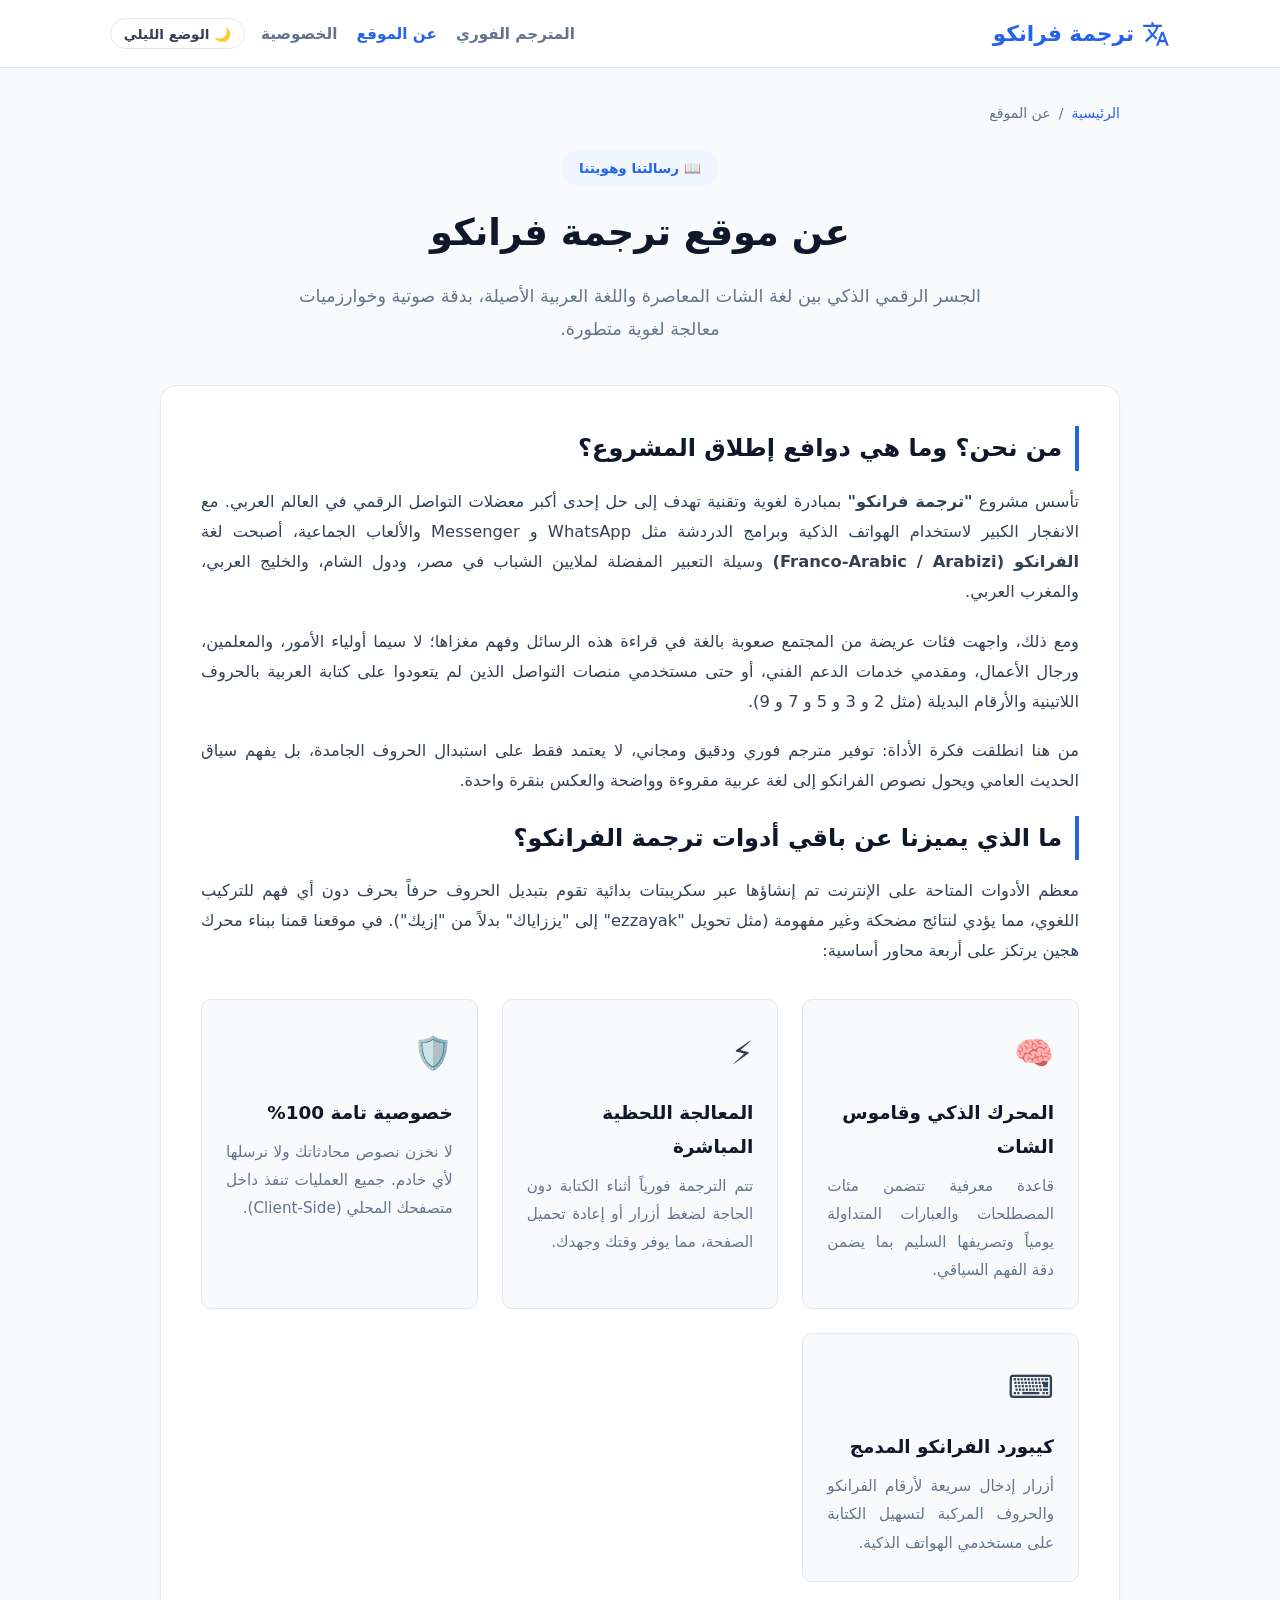
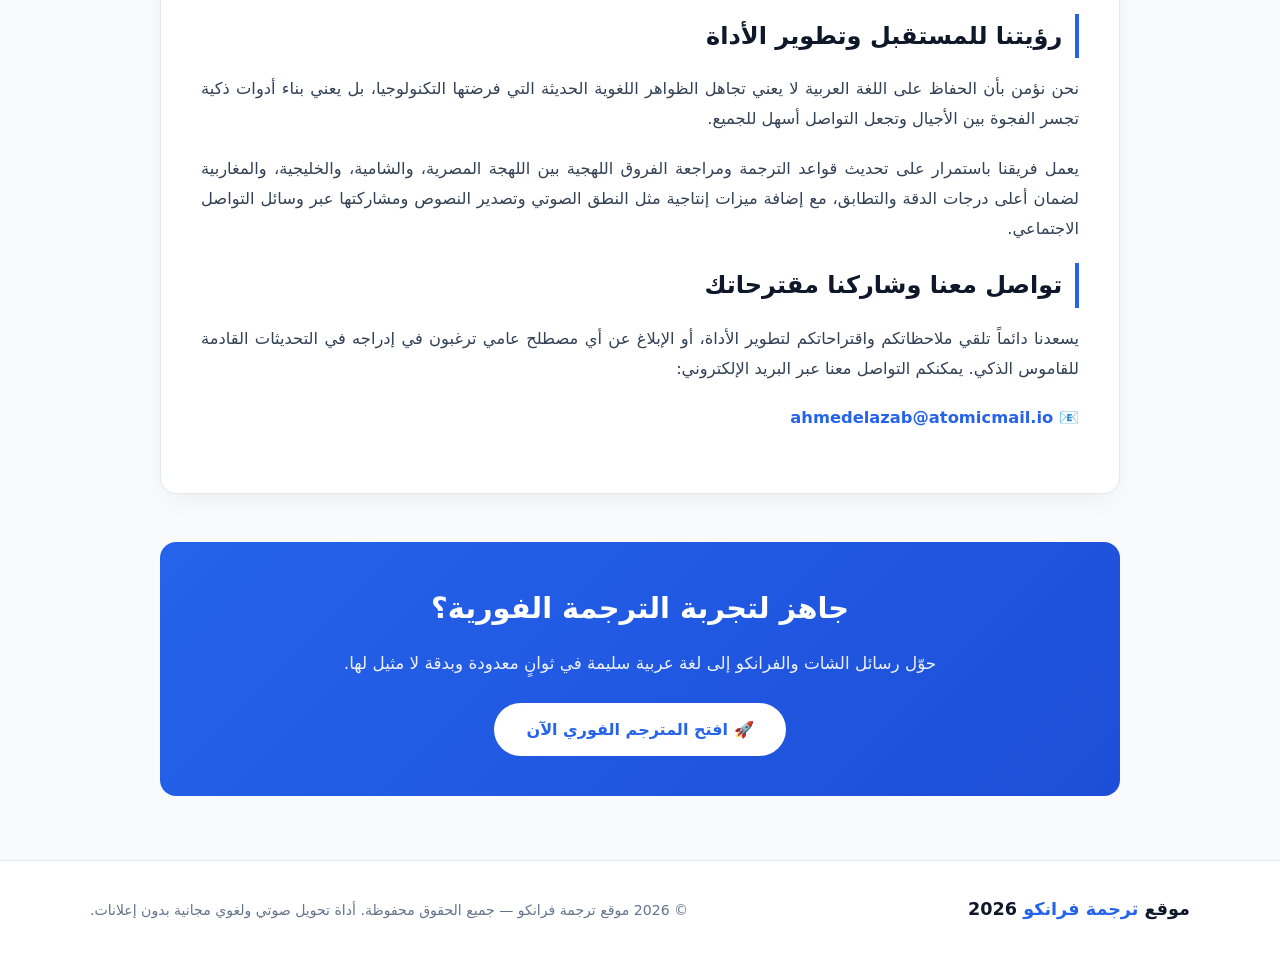
==== commit 77446e7b: "Update about.html" ====
--- a/about.html
+++ b/about.html
@@ -211,7 +211,7 @@
                 يسعدنا دائماً تلقي ملاحظاتكم واقتراحاتكم لتطوير الأداة، أو الإبلاغ عن أي مصطلح عامي ترغبون في إدراجه في التحديثات القادمة للقاموس الذكي. يمكنكم التواصل معنا عبر البريد الإلكتروني:
             </p>
             <p style="font-weight: 700; color: var(--primary);">
-                📧 support@yourusername.github.io
+                📧 ahmedelazab@atomicmail.io
             </p>
         </article>
 
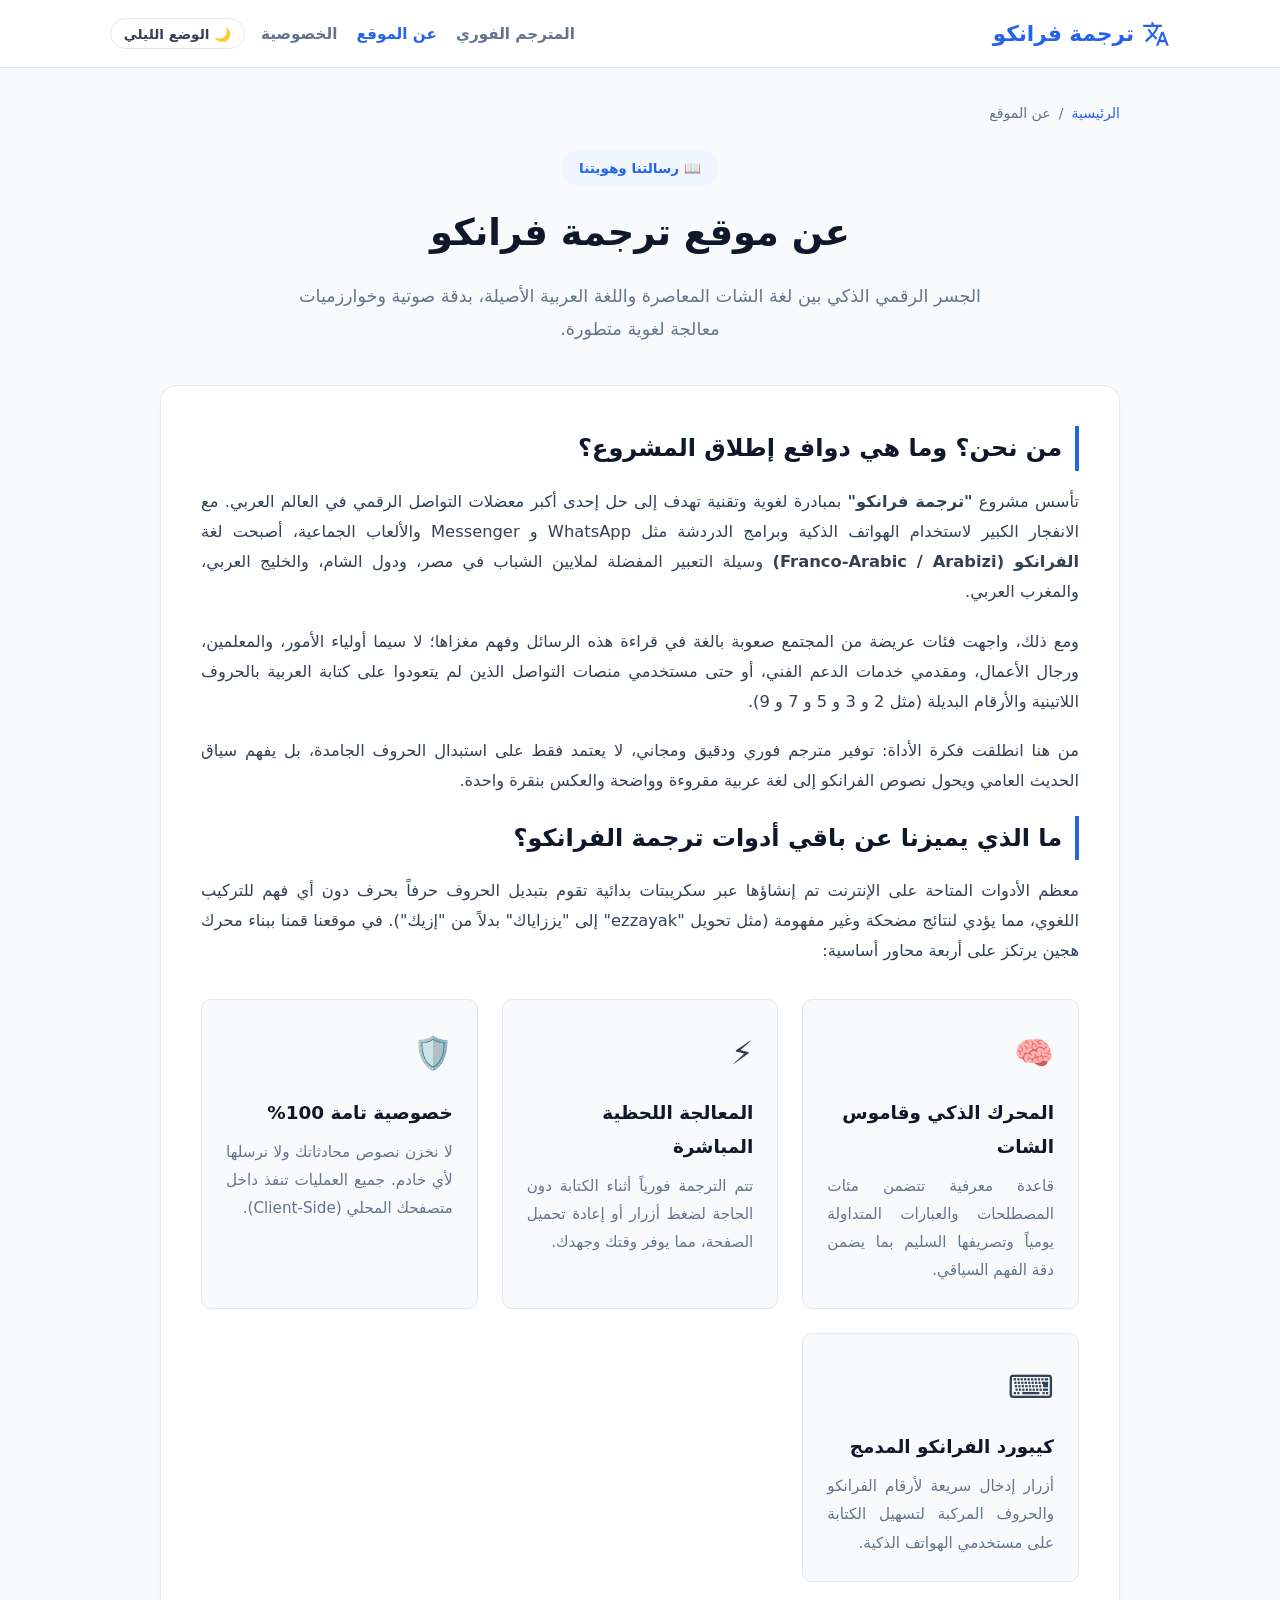
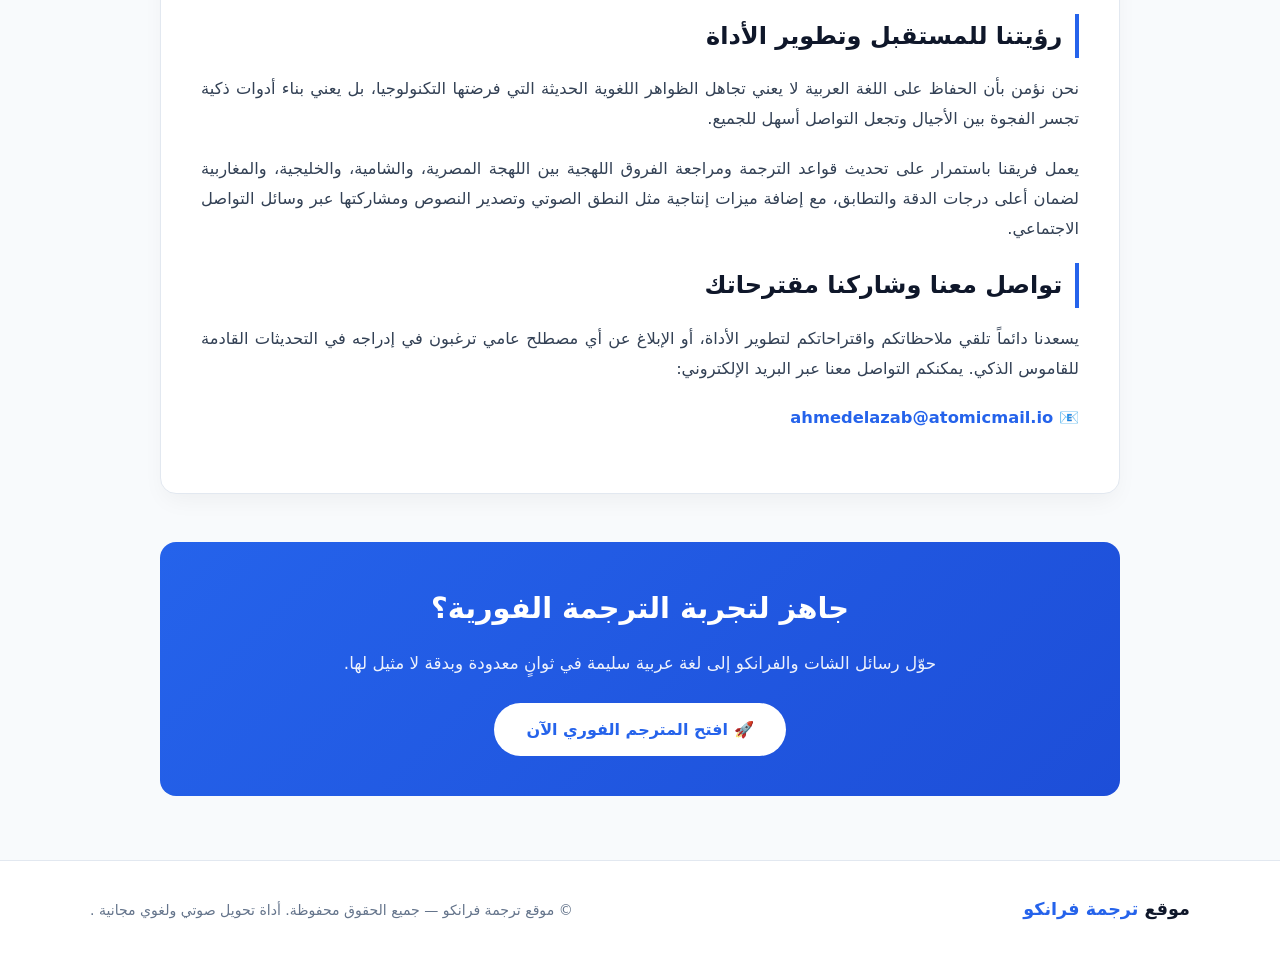
==== commit ea800eeb: "Revise footer content in about.html Updated footer text for brand and copyright notice." ====
--- a/about.html
+++ b/about.html
@@ -224,8 +224,8 @@
 
     <footer>
         <div class="footer-inner">
-            <div class="footer-brand">موقع <span>ترجمة فرانكو</span> 2026</div>
-            <div class="footer-copy">© 2026 موقع ترجمة فرانكو — جميع الحقوق محفوظة. أداة تحويل صوتي ولغوي مجانية بدون إعلانات.</div>
+            <div class="footer-brand">موقع <span>ترجمة فرانكو</span>  </div>
+            <div class="footer-copy">©   موقع ترجمة فرانكو — جميع الحقوق محفوظة. أداة تحويل صوتي ولغوي مجانية  .</div>
         </div>
     </footer>
 
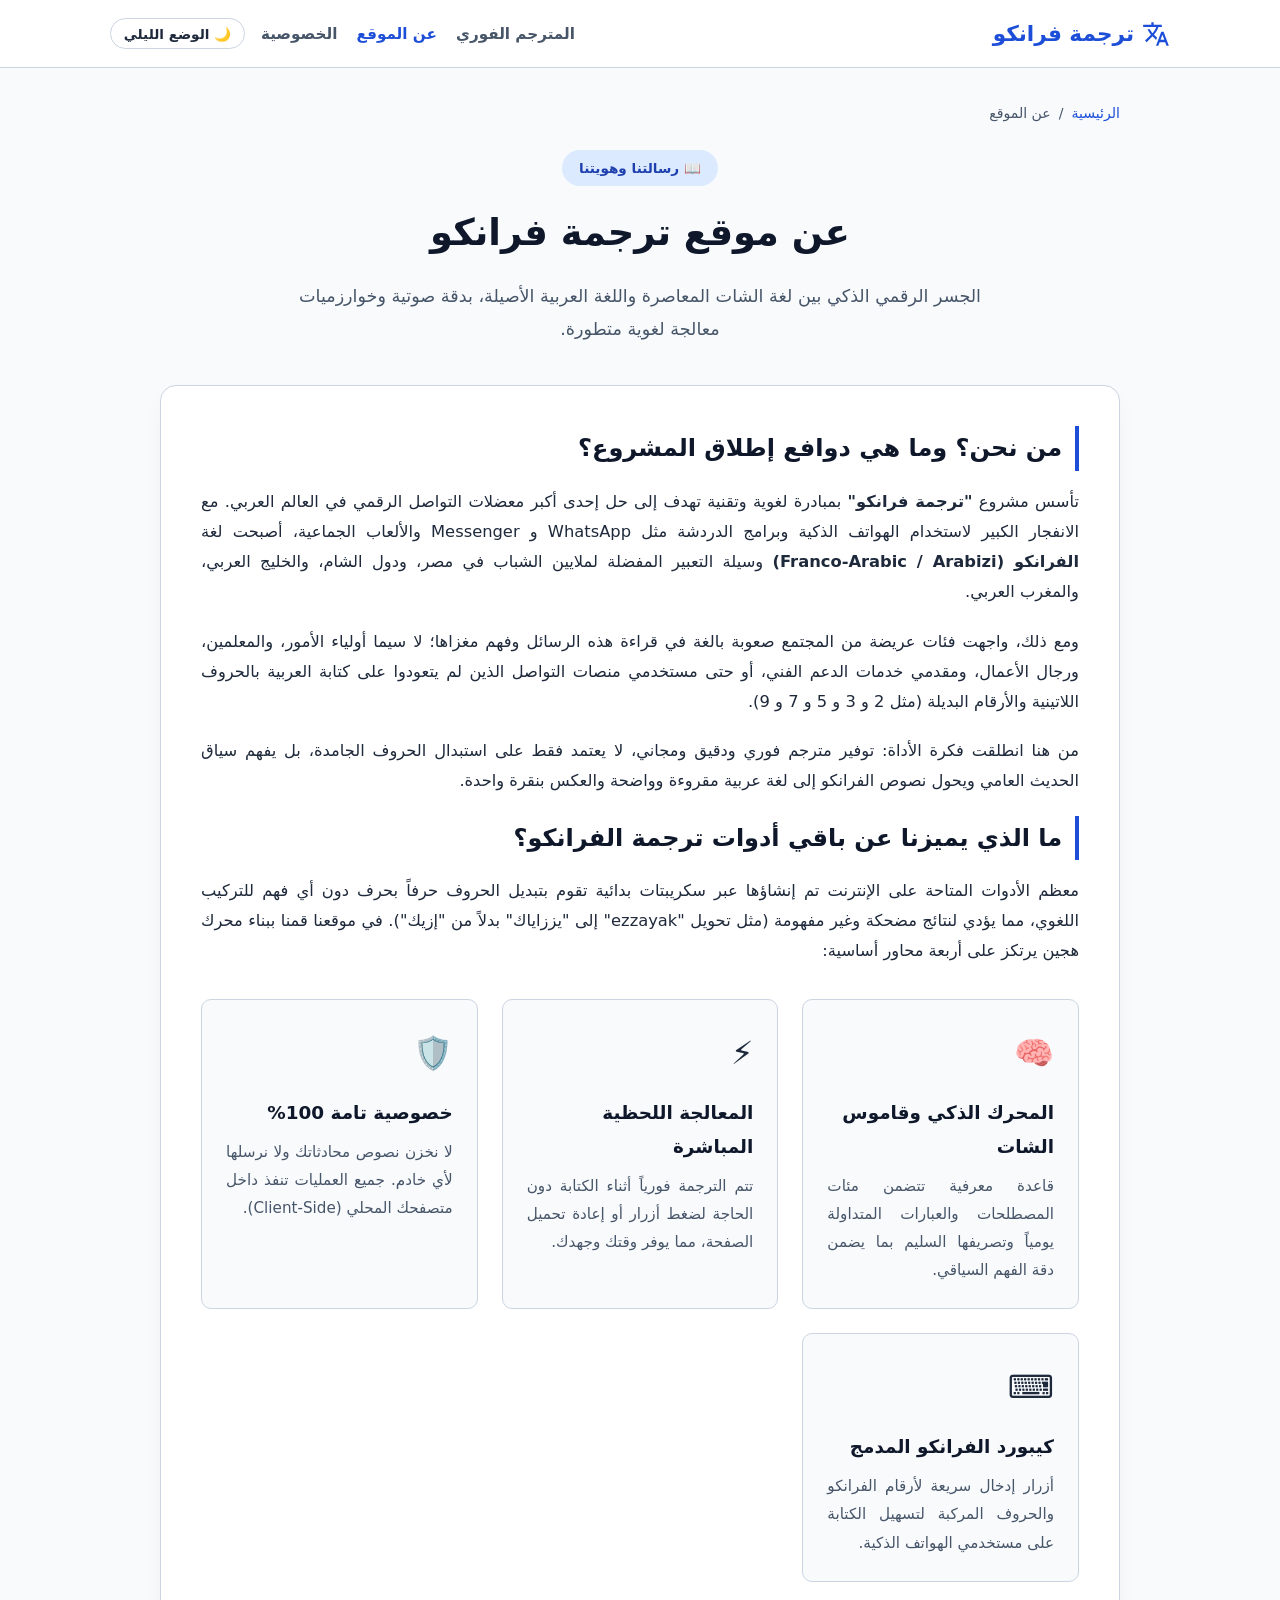
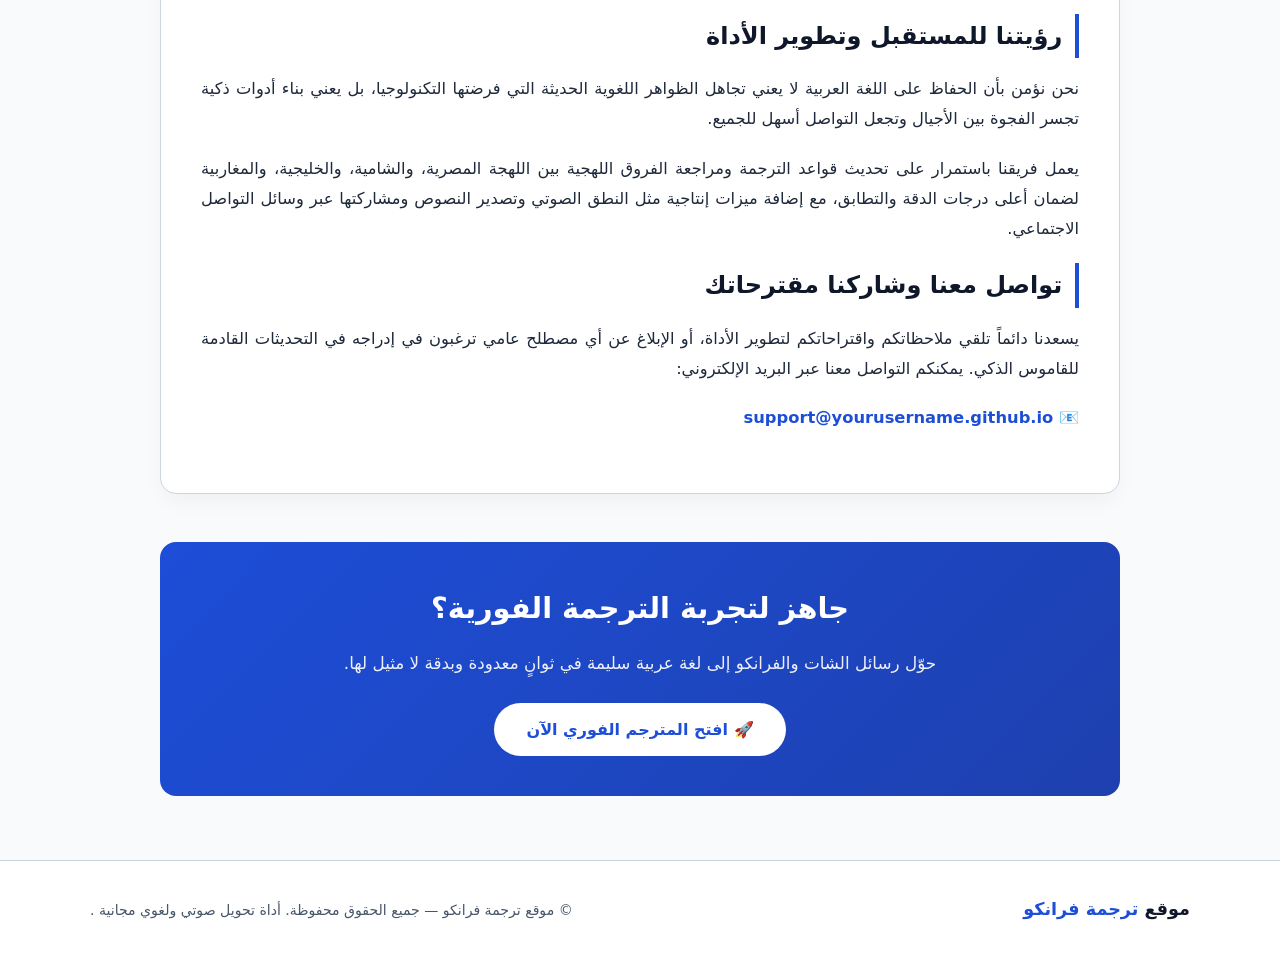
==== commit 42755cd1: "Update about.html" ====
--- a/about.html
+++ b/about.html
@@ -51,37 +51,38 @@
 
     <style>
         :root {
-            --primary: #2563eb;
-            --primary-dark: #1d4ed8;
+            --primary: #1d4ed8;
+            --primary-dark: #1e40af;
             --bg-page: #f8fafc;
             --surface: #ffffff;
-            --border: #e2e8f0;
+            --border: #cbd5e1;
             --text-title: #0f172a;
-            --text-body: #334155;
-            --text-muted: #64748b;
-            --card-badge: #eff6ff;
+            --text-body: #1e293b;
+            --text-muted: #475569;
+            --card-badge: #dbeafe;
+            --card-badge-text: #1e40af;
             --radius-lg: 16px;
             --radius-md: 10px;
             --shadow: 0 10px 25px -5px rgba(0,0,0,0.05);
         }
 
         [data-theme="dark"] {
-            --primary: #3b82f6;
-            --primary-dark: #60a5fa;
+            --primary: #60a5fa;
+            --primary-dark: #93c5fd;
             --bg-page: #0f172a;
             --surface: #1e293b;
-            --border: #334155;
+            --border: #475569;
             --text-title: #f8fafc;
-            --text-body: #cbd5e1;
-            --text-muted: #94a3b8;
+            --text-body: #e2e8f0;
+            --text-muted: #cbd5e1;
             --card-badge: #1e3a8a;
+            --card-badge-text: #bfdbfe;
             --shadow: 0 10px 25px -5px rgba(0,0,0,0.5);
         }
 
         * { box-sizing: border-box; margin: 0; padding: 0; font-family: system-ui, -apple-system, "Segoe UI", Roboto, "Cairo", sans-serif; }
         body { background: var(--bg-page); color: var(--text-body); line-height: 1.85; min-height: 100vh; display: flex; flex-direction: column; transition: background 0.3s, color 0.3s; }
         
-        /* Header */
         header { background: var(--surface); border-bottom: 1px solid var(--border); position: sticky; top: 0; z-index: 100; backdrop-filter: blur(8px); }
         .nav-wrap { max-width: 1100px; margin: 0 auto; padding: 0.85rem 1.25rem; display: flex; justify-content: space-between; align-items: center; }
         .brand { font-size: 1.35rem; font-weight: 800; color: var(--primary); text-decoration: none; display: flex; align-items: center; gap: 0.5rem; }
@@ -98,7 +99,7 @@
         .breadcrumb a { color: var(--primary); text-decoration: none; }
 
         .page-header { margin-bottom: 2.5rem; text-align: center; }
-        .page-header .badge { display: inline-block; background: var(--card-badge); color: var(--primary); padding: 0.35rem 1.1rem; border-radius: 20px; font-weight: 700; font-size: 0.85rem; margin-bottom: 0.8rem; }
+        .page-header .badge { display: inline-block; background: var(--card-badge); color: var(--card-badge-text); padding: 0.35rem 1.1rem; border-radius: 20px; font-weight: 700; font-size: 0.85rem; margin-bottom: 0.8rem; }
         .page-header h1 { font-size: 2.3rem; font-weight: 800; color: var(--text-title); margin-bottom: 0.8rem; }
         .page-header p { color: var(--text-muted); font-size: 1.1rem; max-width: 700px; margin: 0 auto; }
 
@@ -106,7 +107,6 @@
         .content-card h2 { font-size: 1.5rem; color: var(--text-title); margin-bottom: 1rem; border-right: 4px solid var(--primary); padding-right: 0.8rem; }
         .content-card p { margin-bottom: 1.2rem; font-size: 1.02rem; text-align: justify; }
 
-        /* Feature Grid */
         .feature-grid { display: grid; grid-template-columns: repeat(auto-fit, minmax(260px, 1fr)); gap: 1.5rem; margin: 2rem 0; }
         .feature-item { background: var(--bg-page); border: 1px solid var(--border); border-radius: var(--radius-md); padding: 1.5rem; text-align: right; }
         .feature-icon { font-size: 2rem; margin-bottom: 0.8rem; display: inline-block; }
@@ -130,13 +130,13 @@
 
     <header>
         <div class="nav-wrap">
-            <a href="index.html" class="brand">
+            <a href="/" class="brand">
                 <svg viewBox="0 0 24 24"><path d="M12.87 15.07l-2.54-2.51.03-.08c1.74-1.94 2.98-4.17 3.71-6.49H17V4h-7V2H8v2H1v1.99h11.17C11.5 7.92 10.44 9.75 9 11.35 8.07 10.32 7.3 9.19 6.69 8h-2c.73 1.63 1.73 3.17 2.98 4.56l-5.09 5.02L4 19l5-5 3.11 3.11.76-2.04zM18.5 10h-2L12 22h2l1.12-3h4.75L21 22h2l-4.5-12zm-2.62 7l1.62-4.33L19.12 17h-3.24z"/></svg>
                 <span>ترجمة فرانكو</span>
             </a>
             <div class="nav-actions">
                 <ul class="nav-links">
-                    <li><a href="index.html">المترجم الفوري</a></li>
+                    <li><a href="/">المترجم الفوري</a></li>
                     <li><a href="about.html" class="active">عن الموقع</a></li>
                     <li><a href="privacy.html">الخصوصية</a></li>
                 </ul>
@@ -147,7 +147,7 @@
 
     <main>
         <div class="breadcrumb">
-            <a href="index.html">الرئيسية</a>
+            <a href="/">الرئيسية</a>
             <span>/</span>
             <span>عن الموقع</span>
         </div>
@@ -211,21 +211,21 @@
                 يسعدنا دائماً تلقي ملاحظاتكم واقتراحاتكم لتطوير الأداة، أو الإبلاغ عن أي مصطلح عامي ترغبون في إدراجه في التحديثات القادمة للقاموس الذكي. يمكنكم التواصل معنا عبر البريد الإلكتروني:
             </p>
             <p style="font-weight: 700; color: var(--primary);">
-                📧 ahmedelazab@atomicmail.io
+                📧 support@yourusername.github.io
             </p>
         </article>
 
         <section class="cta-box">
             <h3>جاهز لتجربة الترجمة الفورية؟</h3>
             <p>حوّل رسائل الشات والفرانكو إلى لغة عربية سليمة في ثوانٍ معدودة وبدقة لا مثيل لها.</p>
-            <a href="index.html" class="cta-btn">🚀 افتح المترجم الفوري الآن</a>
+            <a href="/" class="cta-btn">🚀 افتح المترجم الفوري الآن</a>
         </section>
     </main>
 
     <footer>
         <div class="footer-inner">
-            <div class="footer-brand">موقع <span>ترجمة فرانكو</span>  </div>
-            <div class="footer-copy">©   موقع ترجمة فرانكو — جميع الحقوق محفوظة. أداة تحويل صوتي ولغوي مجانية  .</div>
+            <div class="footer-brand">موقع <span>ترجمة فرانكو</span> </div>
+            <div class="footer-copy">©  موقع ترجمة فرانكو — جميع الحقوق محفوظة. أداة تحويل صوتي ولغوي مجانية .</div>
         </div>
     </footer>
 
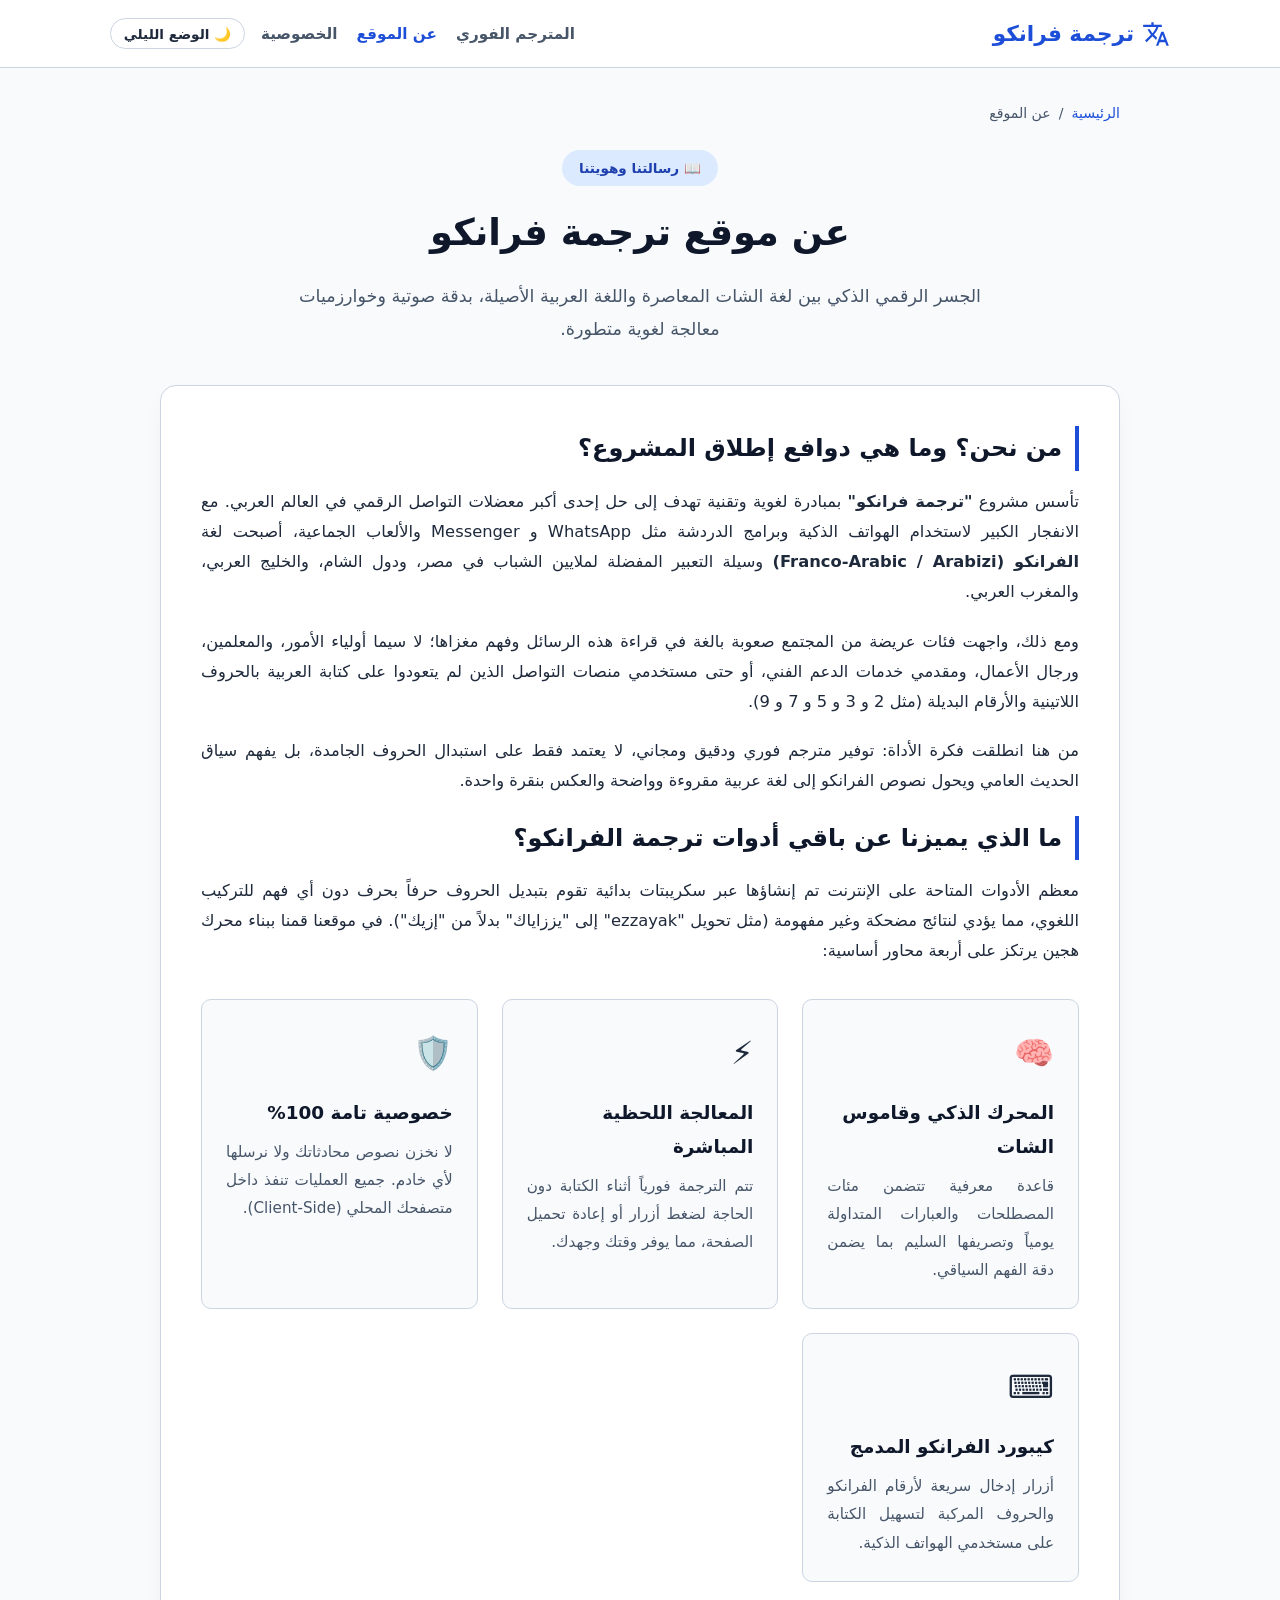
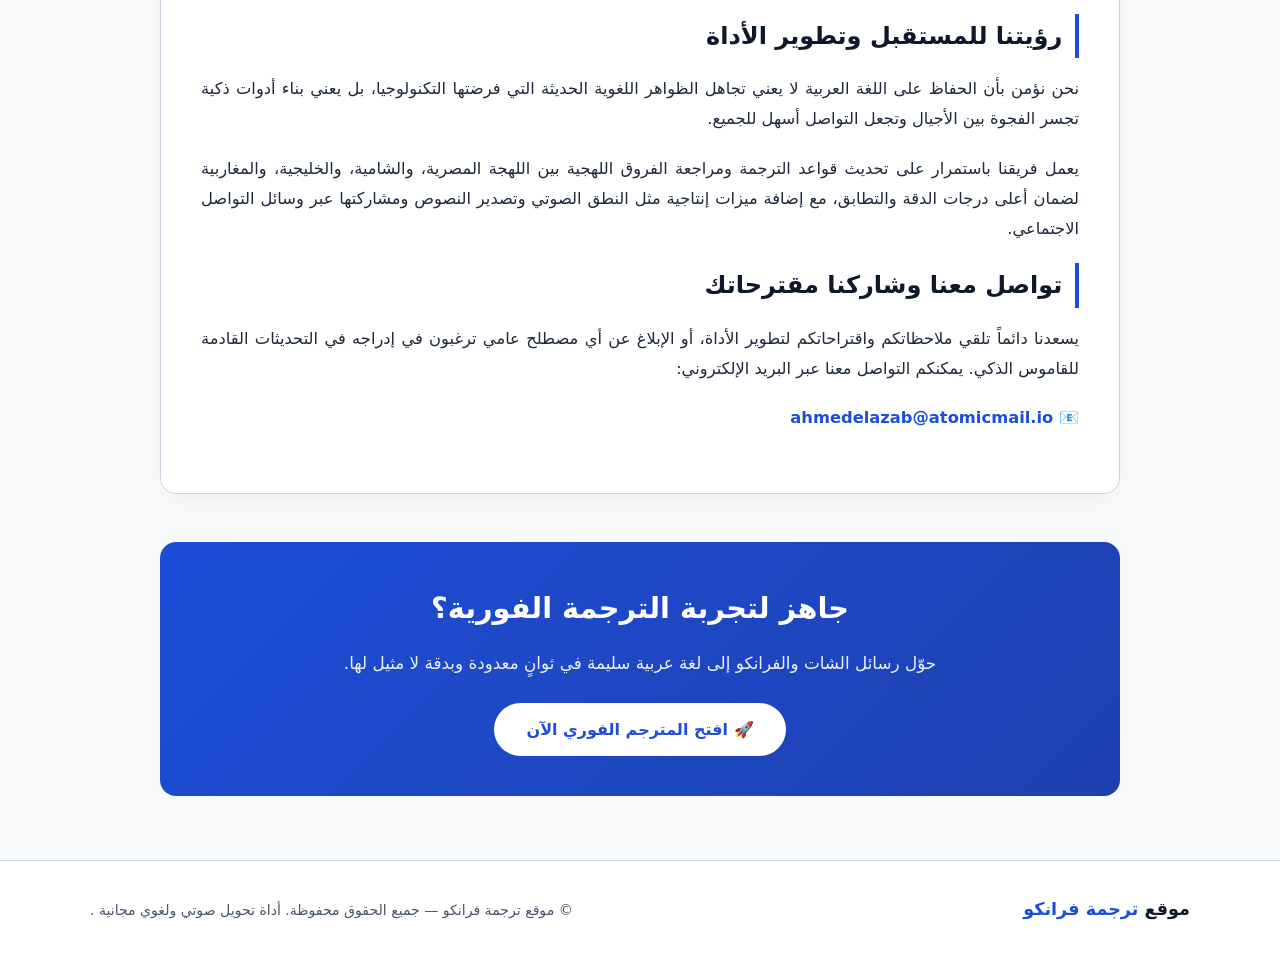
==== commit fd2ad7b8: "Update about.html" ====
--- a/about.html
+++ b/about.html
@@ -211,7 +211,7 @@
                 يسعدنا دائماً تلقي ملاحظاتكم واقتراحاتكم لتطوير الأداة، أو الإبلاغ عن أي مصطلح عامي ترغبون في إدراجه في التحديثات القادمة للقاموس الذكي. يمكنكم التواصل معنا عبر البريد الإلكتروني:
             </p>
             <p style="font-weight: 700; color: var(--primary);">
-                📧 support@yourusername.github.io
+                📧 ahmedelazab@atomicmail.io
             </p>
         </article>
 
